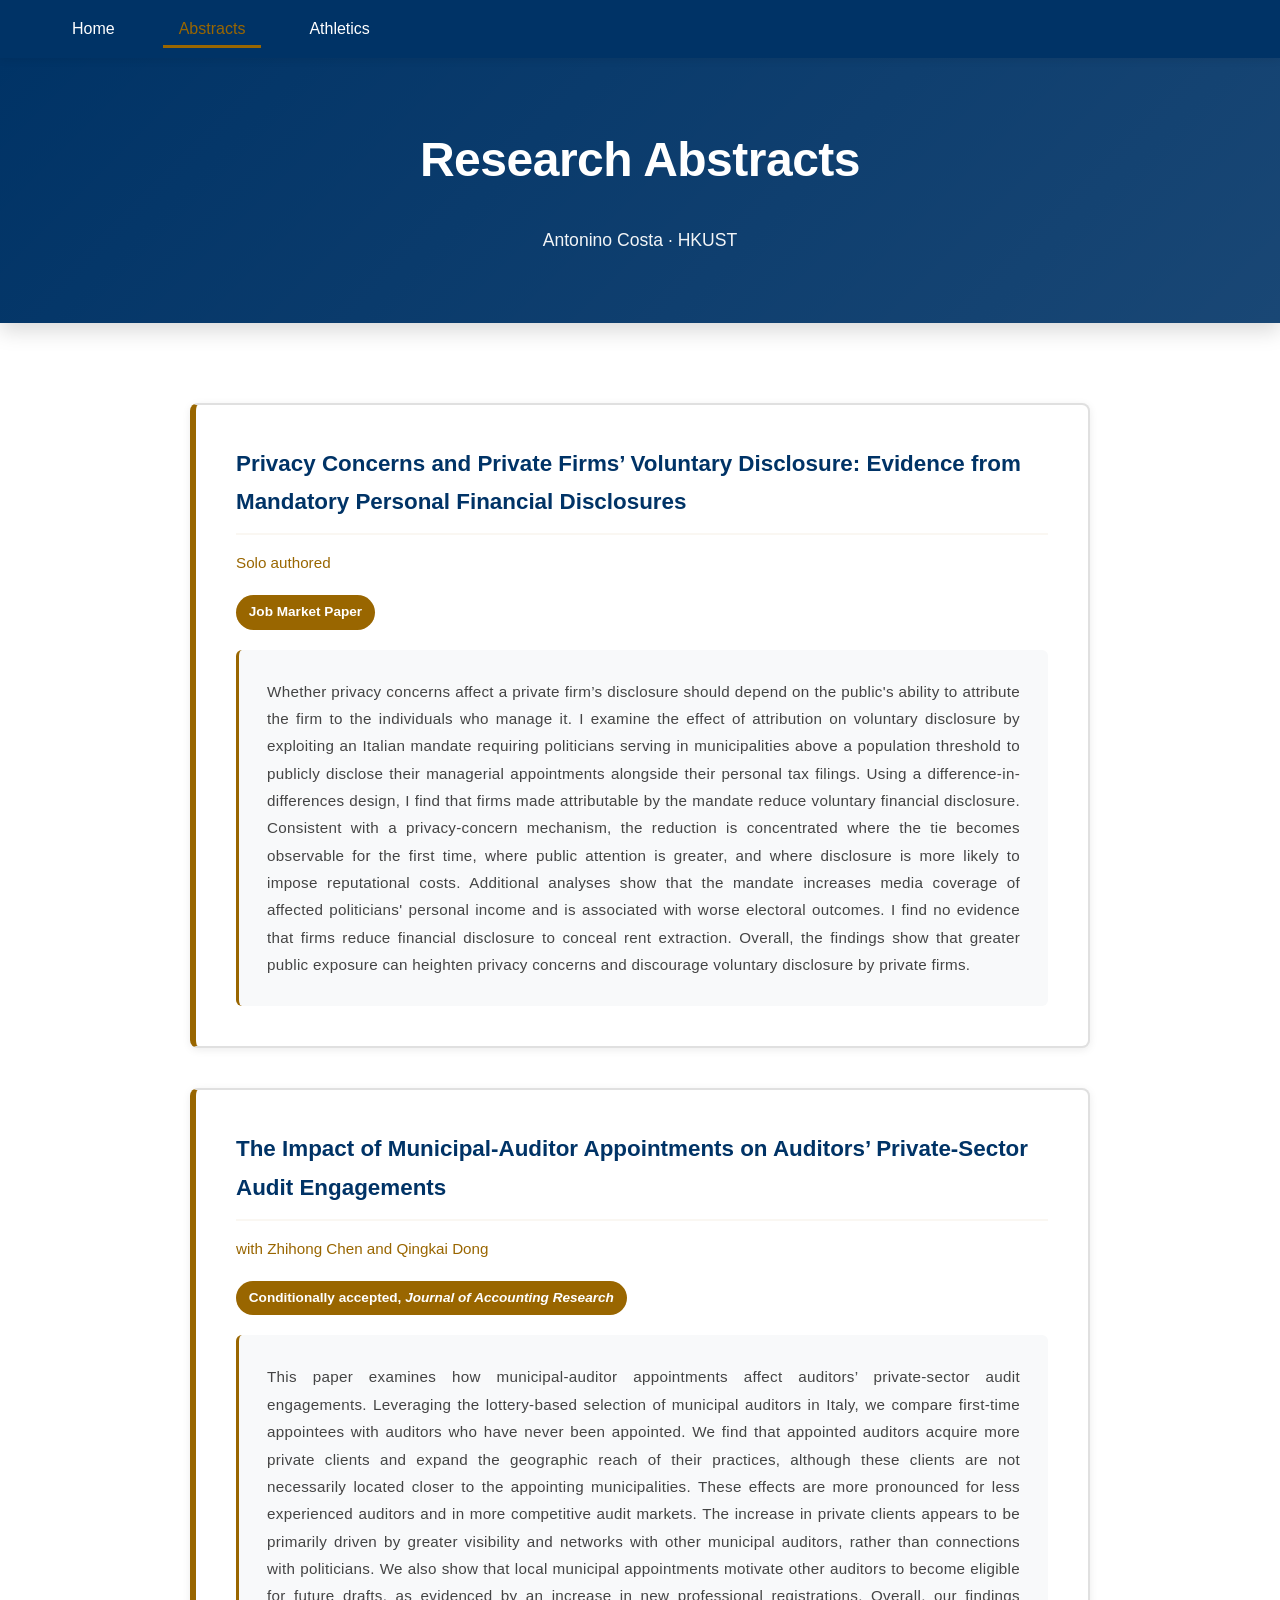
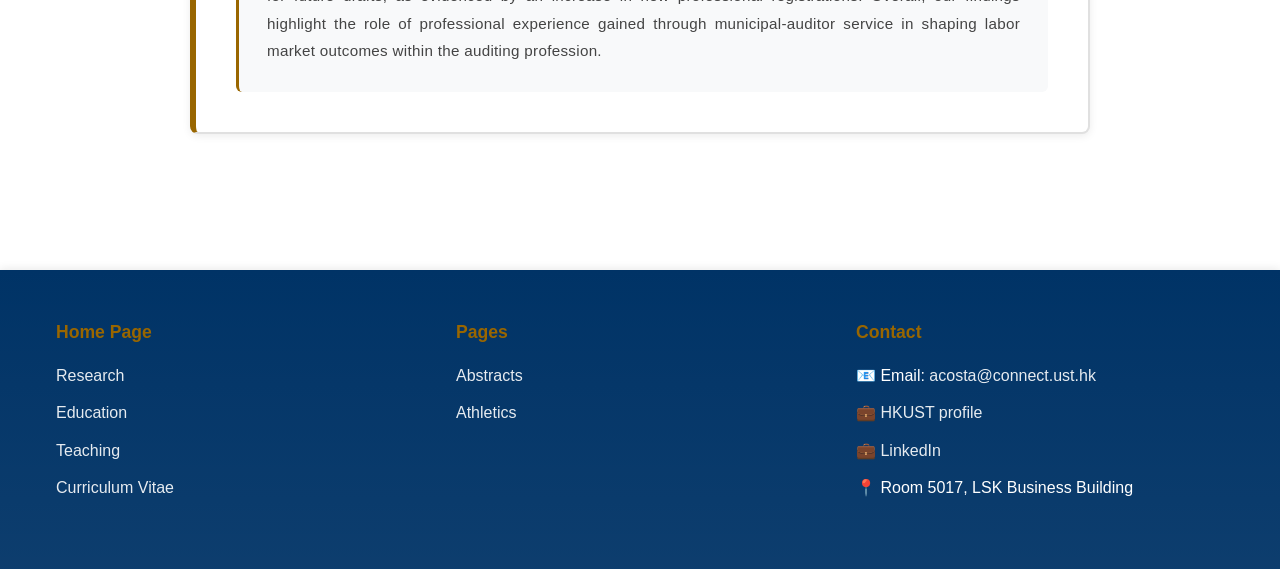
==== pages/abstracts.html @ b92da245 "change abstract" ====
<!DOCTYPE html>
<html lang="en" translate="no">
<head>
    <meta charset="UTF-8">
    <meta name="viewport" content="width=device-width, initial-scale=1.0">
    <meta name="description" content="Abstracts of Antonino Costa's research on politicians' personal financial disclosures, connected firms, and municipal auditors.">
    <meta name="keywords" content="Antonino Costa, Research Abstracts, Personal Financial Disclosure, Municipal Auditors, Accounting">
    <meta name="author" content="Antonino Costa">
    <meta http-equiv="X-UA-Compatible" content="IE=edge">
    <meta name="google" content="notranslate">
    <link rel="canonical" href="https://antoninocosta.github.io/pages/abstracts.html">

    <!-- Link previews -->
    <meta property="og:type" content="article">
    <meta property="og:title" content="Research Abstracts | Antonino Costa">
    <meta property="og:description" content="Abstracts of research on politicians' personal financial disclosures, connected firms, and municipal auditors.">
    <meta property="og:url" content="https://antoninocosta.github.io/pages/abstracts.html">

    <!-- Content Security Policy -->
    <meta http-equiv="Content-Security-Policy"
          content="default-src 'self'; style-src 'self'; img-src 'self' data:; font-src 'self'; script-src 'none'; frame-src 'none'; object-src 'none'; base-uri 'self'; form-action 'self'; frame-ancestors 'none';">

    <title>Research Abstracts | Antonino Costa</title>
    <link rel="stylesheet" href="../css/style.css">
    <link rel="icon" type="image/svg+xml"
          href="data:image/svg+xml,<svg xmlns='http://www.w3.org/2000/svg' viewBox='0 0 100 100'><text x='8' y='75' font-family='Georgia,serif' font-size='70'>AC</text></svg>">
</head>
<body>
<a href="#main-content" class="skip-link">Skip to main content</a>

<!-- Navigation -->
<nav class="navbar" role="navigation" aria-label="Main navigation">
    <div class="container">
        <ul class="nav-list">
            <li><a href="../index.html" class="nav-link">Home</a></li>
            <li><a href="abstracts.html" class="nav-link active" aria-current="page">Abstracts</a></li>
            <li><a href="running.html" class="nav-link">Athletics</a></li>
        </ul>
    </div>
</nav>

<!-- Header -->
<header class="header">
    <div class="container">
        <div class="header-content">
            <h1 class="site-title">Research Abstracts</h1>
            <p class="site-subtitle">Antonino Costa &middot; HKUST</p>
        </div>
    </div>
</header>

<!-- Main Content -->
<main id="main-content" class="main-content">
    <div class="container">

        <div class="abstract-item" id="pfd-disclosure">
            <h2 class="research-title">Privacy Concerns and Private Firms&rsquo; Voluntary Disclosure: Evidence from Mandatory Personal Financial Disclosures</h2>
            <p class="research-authors">Solo authored</p>
            <span class="research-status published jmp">Job Market Paper</span>
            <p class="abstract">Whether privacy concerns affect a private firm&rsquo;s disclosure should depend on the public's ability to attribute the firm to the individuals who manage it. I examine the effect of attribution on voluntary disclosure by exploiting an Italian mandate requiring politicians serving in municipalities above a population threshold to publicly disclose their managerial appointments alongside their personal tax filings. Using a difference-in-differences design, I find that firms made attributable by the mandate reduce voluntary financial disclosure. Consistent with a privacy-concern mechanism, the reduction is concentrated where the tie becomes observable for the first time, where public attention is greater, and where disclosure is more likely to impose reputational costs. Additional analyses show that the mandate increases media coverage of affected politicians' personal income and is associated with worse electoral outcomes. I find no evidence that firms reduce financial disclosure to conceal rent extraction. Overall, the findings show that greater public exposure can heighten privacy concerns and discourage voluntary disclosure by private firms.</p>
        </div>

        <div class="abstract-item" id="municipal-auditors">
            <h2 class="research-title">The Impact of Municipal-Auditor Appointments on Auditors&rsquo; Private-Sector Audit Engagements</h2>
            <p class="research-authors">with Zhihong Chen and Qingkai Dong</p>
            <span class="research-status published">Conditionally accepted, <em>Journal of Accounting Research</em></span>
            <p class="abstract">This paper examines how municipal-auditor appointments affect auditors&rsquo; private-sector audit engagements. Leveraging the lottery-based selection of municipal auditors in Italy, we compare first-time appointees with auditors who have never been appointed. We find that appointed auditors acquire more private clients and expand the geographic reach of their practices, although these clients are not necessarily located closer to the appointing municipalities. These effects are more pronounced for less experienced auditors and in more competitive audit markets. The increase in private clients appears to be primarily driven by greater visibility and networks with other municipal auditors, rather than connections with politicians. We also show that local municipal appointments motivate other auditors to become eligible for future drafts, as evidenced by an increase in new professional registrations. Overall, our findings highlight the role of professional experience gained through municipal-auditor service in shaping labor market outcomes within the auditing profession.</p>
        </div>

    </div>
</main>

<!-- Footer -->
<footer class="footer">
    <div class="container">
        <div class="footer-content">

            <div class="footer-section">
                <h3>Home Page</h3>
                <ul>
                    <li><a href="../index.html#research">Research</a></li>
                    <li><a href="../index.html#education">Education</a></li>
                    <li><a href="../index.html#teaching">Teaching</a></li>
                    <li><a href="../index.html#cv">Curriculum Vitae</a></li>
                </ul>
            </div>

            <div class="footer-section">
                <h3>Pages</h3>
                <ul>
                    <li><a href="abstracts.html">Abstracts</a></li>
                    <li><a href="running.html">Athletics</a></li>
                </ul>
            </div>

            <div class="footer-section">
                <h3>Contact</h3>
                <ul>
                    <li>&#128231; Email: <a href="mailto:acosta@connect.ust.hk">acosta@connect.ust.hk</a></li>
                    <li>&#128188; <a href="https://bmphd.hkust.edu.hk/programs/student-profiles/1700" target="_blank" rel="noopener">HKUST profile</a></li>
                    <li>&#128188; <a href="https://www.linkedin.com/in/antocosta/" target="_blank" rel="noopener">LinkedIn</a></li>
                    <li>&#128205; Room 5017, LSK Business Building</li>
                </ul>
            </div>

        </div>
    </div>
</footer>
</body>
</html>
---- css/style.css ----
/* ========================================
   ROOT VARIABLES & GLOBAL STYLES
   ======================================== */

:root {
    --color-brown: rgb(153, 102, 0);
    --color-dark-blue: rgb(0, 51, 102);
    --color-white: white;
    --color-light-gray: #f8f9fa;
    --color-border: #e0e0e0;
    --color-light-brown: rgba(153, 102, 0, 0.05);
    --color-dark-blue-light: rgba(0, 51, 102, 0.05);
    --spacing-unit: 1rem;
    --transition: all 0.3s ease;
    --box-shadow-subtle: 0 2px 8px rgba(0, 0, 0, 0.08);
    --box-shadow-medium: 0 4px 12px rgba(0, 0, 0, 0.12);
    --box-shadow-prominent: 0 8px 20px rgba(0, 0, 0, 0.15);
}

* {
    margin: 0;
    padding: 0;
    box-sizing: border-box;
}

html {
    scroll-behavior: smooth;
}

body {
    font-family: 'Segoe UI', Tahoma, Geneva, Verdana, sans-serif;
    line-height: 1.6;
    color: #333;
    background-color: var(--color-white);
}

/* ========================================
   ACCESSIBILITY & SKIP LINK
   ======================================== */

.skip-link {
    position: absolute;
    top: -40px;
    left: 0;
    background: var(--color-dark-blue);
    color: var(--color-white);
    padding: 8px;
    text-decoration: none;
    z-index: 100;
    font-weight: 600;
}

.skip-link:focus {
    top: 0;
}

/* ========================================
   CONTAINER & LAYOUT
   ======================================== */

.container {
    max-width: 1200px;
    margin: 0 auto;
    padding: 0 var(--spacing-unit);
}

.row {
    display: flex;
    flex-wrap: wrap;
    gap: 2rem;
    align-items: center;
}

.col {
    flex: 1;
    min-width: 280px;
}

.col-md-6 {
    flex-basis: calc(50% - 1rem);
}

@media (max-width: 768px) {
    .col-md-6 {
        flex-basis: 100%;
    }

    .row {
        gap: 1.5rem;
    }
}

/* ========================================
   NAVIGATION BAR
   ======================================== */

.navbar {
    background-color: var(--color-dark-blue);
    position: sticky;
    top: 0;
    z-index: 50;
    box-shadow: var(--box-shadow-subtle);
}

.nav-list {
    list-style: none;
    display: flex;
    gap: 2rem;
    padding: 1rem 0;
}

.nav-link {
    color: var(--color-white);
    text-decoration: none;
    font-weight: 500;
    padding: 0.5rem 1rem;
    border-bottom: 3px solid transparent;
    transition: var(--transition);
    position: relative;
}

.nav-link:hover,
.nav-link.active {
    color: var(--color-brown);
    border-bottom-color: var(--color-brown);
}

@media (max-width: 768px) {
    .nav-list {
        flex-direction: column;
        gap: 0.5rem;
        padding: 0.75rem 0;
    }

    .nav-link {
        padding: 0.5rem 0;
    }
}

/* ========================================
   HEADER
   ======================================== */

.header {
    background: linear-gradient(135deg, var(--color-dark-blue) 0%, rgba(0, 51, 102, 0.9) 100%);
    color: var(--color-white);
    padding: 4rem var(--spacing-unit);
    text-align: center;
    box-shadow: var(--box-shadow-prominent);
}

.header-content {
    display: flex;
    flex-direction: column;
    align-items: center;
    gap: 1rem;
}

.site-title {
    font-size: 3rem;
    font-weight: 700;
    margin-bottom: 0.5rem;
    letter-spacing: -0.5px;
}

.site-subtitle {
    font-size: 1.1rem;
    font-weight: 300;
    margin: 0.25rem 0;
    opacity: 0.95;
}

@media (max-width: 768px) {
    .site-title {
        font-size: 2rem;
    }

    .site-subtitle {
        font-size: 0.95rem;
    }

    .header {
        padding: 2rem var(--spacing-unit);
    }
}

/* ========================================
   MAIN CONTENT
   ======================================== */

.main-content {
    padding: 3rem 0;
    min-height: calc(100vh - 200px);
}

.content-section {
    padding: 3rem 0;
    border-bottom: 1px solid var(--color-border);
}

.content-section:last-child {
    border-bottom: none;
}

/* ========================================
   SECTION HEADERS
   ======================================== */

.page-header {
    margin-bottom: 2.5rem;
    padding-bottom: 1rem;
    border-bottom: 3px solid var(--color-brown);
}

.page-header h2 {
    font-size: 2rem;
    color: var(--color-dark-blue);
    font-weight: 700;
}

/* ========================================
   ABOUT SECTION
   ======================================== */

.about-text p {
    margin-bottom: 1rem;
    line-height: 1.8;
    color: #444;
}

/* Lead paragraph. Scoped to .about-text so it outranks `.about-text p` above --
   otherwise that rule wins on specificity and silently overrides colour,
   line-height and margin, leaving only a slight size bump. */
.about-text .lead {
    font-size: 1.3rem;
    font-weight: 400;
    line-height: 1.5;
    color: var(--color-dark-blue);
    margin-bottom: 1.75rem;
}

.about-text ul {
    list-style-position: inside;
    margin-left: 1rem;
}

.about-text li {
    margin-bottom: 0.5rem;
    color: #555;
}

.mt-4 {
    margin-top: 2rem;
}

.about-image-container {
    display: flex;
    flex-direction: column;
    align-items: center;
}

/* Desktop: narrow the image column and pull the photo flush left, so the
   remaining width goes to the text instead of to padding around the photo.
   Scoped to min-width 769px so the stacked mobile layout keeps 100% / centred. */
@media (min-width: 769px) {
    .about-section .about-image-container {
        flex: 0 0 320px;
        align-items: flex-start;
        align-self: flex-start;
        padding-left: 1.5rem;
    }

    /* basis 0, not auto: with `auto` the paragraphs' max-content width is used
       to decide wrapping, which pushes this column onto its own line. */
    .about-section .about-text {
        flex: 1 1 0;
        min-width: 0;
    }
}

.about-image {
    width: 100%;
    max-width: 350px;
    border-radius: 8px;
    box-shadow: var(--box-shadow-prominent);
    border: 4px solid var(--color-brown);
}

.image-caption {
    margin-top: 1rem;
    font-size: 0.9rem;
    color: #777;
    font-style: italic;
}

/* ========================================
   EDUCATION SECTION
   ======================================== */

.education-timeline {
    display: flex;
    flex-direction: column;
    gap: 2rem;
}

.education-item {
    display: flex;
    gap: 2rem;
    padding: 1.5rem;
    background-color: var(--color-light-gray);
    border-left: 4px solid var(--color-brown);
    border-radius: 4px;
    transition: var(--transition);
}

.education-item:hover {
    box-shadow: var(--box-shadow-medium);
    transform: translateX(4px);
}

/* Fixed basis so the right-hand column starts at the same x on every row --
   otherwise "Ph.D." and "Bachelor of Science" push it to different offsets. */
.education-degree {
    flex: 0 0 220px;
}

.education-degree h3 {
    font-size: 1.3rem;
    color: var(--color-dark-blue);
    margin-bottom: 0.5rem;
}

.education-period {
    color: var(--color-brown);
    font-weight: 600;
    font-size: 0.95rem;
}

/* Field of study -- deliberately matches .course-name in the Teaching section */
.education-major {
    font-size: 1.1rem;
    font-weight: 600;
    color: #333;
    margin-bottom: 0.5rem;
}

/* Institution -- deliberately matches .teaching-institution in the Teaching section */
.education-university {
    color: var(--color-dark-blue);
    font-size: 0.95rem;
    font-weight: 500;
}

@media (max-width: 768px) {
    .education-item {
        flex-direction: column;
        gap: 1rem;
    }

    /* stacked on mobile: the fixed basis would become a fixed height */
    .education-degree {
        flex-basis: auto;
    }
}

/* ========================================
   RESEARCH SECTION (INDEX)
   ======================================== */

.research-item {
    padding: 2rem;
    margin-bottom: 2rem;
    background-color: var(--color-light-gray);
    border-radius: 6px;
    border-left: 4px solid var(--color-dark-blue);
    transition: var(--transition);
}

.research-item:hover {
    box-shadow: var(--box-shadow-medium);
    transform: translateY(-2px);
}

.research-title {
    font-size: 1.2rem;
    color: var(--color-dark-blue);
    font-weight: 600;
    margin-bottom: 0.75rem;
    line-height: 1.6;
}

/* Paper titles link through to their abstract. Inherit the heading's colour so
   the title still reads as a heading; the underline appears on hover/focus. */
.research-title a {
    color: inherit;
    text-decoration: none;
    border-bottom: 1px solid transparent;
    transition: var(--transition);
}

.research-title a:hover {
    color: var(--color-brown);
    border-bottom-color: var(--color-brown);
}

.research-title a:focus-visible {
    outline: 2px solid var(--color-brown);
    outline-offset: 3px;
    border-radius: 2px;
}

.research-authors {
    color: #666;
    font-style: italic;
    margin-bottom: 1rem;
    font-size: 0.95rem;
}

.research-status {
    display: inline-block;
    padding: 0.4rem 0.8rem;
    border-radius: 20px;
    font-size: 0.85rem;
    font-weight: 600;
    margin-top: 0.5rem;
}

.research-status.published {
    background-color: var(--color-brown);
    color: var(--color-white);
}

.research-status.under-review {
    background-color: #ff9800;
    color: var(--color-white);
}

.research-status.in-progress {
    background-color: #2196F3;
    color: var(--color-white);
}

/* ========================================
   ABSTRACTS PAGE STYLING
   ======================================== */

.abstract-item {
    background: var(--color-white);
    border: 2px solid var(--color-border);
    border-left: 6px solid var(--color-brown);
    border-radius: 8px;
    padding: 2.5rem;
    margin: 0 auto 2.5rem auto;
    max-width: 900px;
    box-shadow: var(--box-shadow-subtle);
    transition: var(--transition);
}

.abstract-item:hover {
    box-shadow: var(--box-shadow-medium);
    border-left-color: var(--color-dark-blue);
    transform: translateY(-2px);
}

.abstract-item .research-title {
    color: var(--color-dark-blue);
    font-size: 1.4rem;
    margin-bottom: 1rem;
    line-height: 1.7;
    padding-bottom: 0.75rem;
    border-bottom: 2px solid var(--color-light-brown);
}

.abstract-item .research-authors {
    font-size: 0.95rem;
    color: var(--color-brown);
    margin-bottom: 1.25rem;
    font-style: normal;
    font-weight: 500;
}

/* Status pill: equal 1.25rem gap above and below. `vertical-align: top` stops
   baseline alignment from pushing the pill's padding below the baseline, which
   is what made the gap underneath look larger than the one above. */
.abstract-item .research-status {
    vertical-align: top;
    margin-top: 0;
    margin-bottom: 1.25rem;
}

/* Optional: give the job market paper its own colour.
.research-status.jmp {
    background-color: var(--color-dark-blue);
}
*/

/* Abstract Text Styling */
.abstract {
    display: block;
    font-size: 0.95rem;
    line-height: 1.8;
    color: #444;
    text-align: justify;
    background-color: var(--color-light-gray);
    padding: 1.75rem;
    border-radius: 6px;
    border-left: 3px solid var(--color-brown);
    font-weight: 400;
    letter-spacing: 0.3px;
}

.abstract-item:first-of-type {
    margin-top: 2rem;
}

@media (max-width: 768px) {
    .abstract-item {
        padding: 1.5rem;
        max-width: 100%;
    }

    .abstract-item .research-title {
        font-size: 1.15rem;
    }

    .abstract {
        padding: 1.25rem;
        font-size: 0.9rem;
        text-align: left;
    }
}

/* ========================================
   TEACHING SECTION
   ======================================== */

.course-item {
    padding: 1.5rem;
    background-color: var(--color-light-gray);
    border-radius: 6px;
    border-left: 4px solid var(--color-brown);
    margin-bottom: 1.5rem;
    transition: var(--transition);
}

.course-item:hover {
    box-shadow: var(--box-shadow-subtle);
    transform: translateX(4px);
}

.teaching-institution {
    color: var(--color-dark-blue);
    font-size: 0.95rem;
    margin-bottom: 0.5rem;
    font-weight: 500;
}

.course-name {
    font-size: 1.1rem;
    font-weight: 600;
    color: #333;
    margin-bottom: 0.5rem;
}

.course-evaluation {
    color: var(--color-brown);
    font-weight: 600;
    display: flex;
    align-items: center;
    gap: 0.5rem;
}

/* ========================================
   RUNNING PAGE STYLING
   ======================================== */

.running-introduction {
    max-width: 900px;
    margin: 3rem auto 2.5rem auto;
    padding: 2rem;
    background: linear-gradient(135deg, var(--color-light-brown) 0%, var(--color-dark-blue-light) 100%);
    border-radius: 8px;
    border-left: 5px solid var(--color-brown);
    box-shadow: var(--box-shadow-subtle);
}

.running-introduction p {
    font-size: 1.05rem;
    line-height: 1.8;
    color: var(--color-dark-blue);
    margin-bottom: 1rem;
    font-weight: 500;
}

.running-introduction p:last-child {
    margin-bottom: 0;
}

/* Running Pictures Gallery */
.running.picture {
    max-width: 600px;
    margin: 0 auto 2.5rem auto;
    padding: 0;
    border-radius: 8px;
    overflow: hidden;
    box-shadow: var(--box-shadow-medium);
    transition: var(--transition);
    background-color: var(--color-white);
}

.running.picture:hover {
    box-shadow: var(--box-shadow-prominent);
    transform: translateY(-4px);
}

.running.picture img {
    width: 100%;
    height: auto;
    display: block;
    object-fit: cover;
    max-height: 900px;
    transition: var(--transition);
}

.running.picture:hover img {
    transform: scale(1.02);
}

.running.picture .image-caption {
    margin: 0;
    padding: 1.25rem;
    background-color: var(--color-light-gray);
    color: var(--color-dark-blue);
    font-style: normal;
    font-weight: 600;
    text-align: center;
    font-size: 1rem;
    border-top: 3px solid var(--color-brown);
}

@media (max-width: 668px) {
    .running.picture {
        margin: 0 calc(var(--spacing-unit) * -1) 2rem calc(var(--spacing-unit) * -1);
        border-radius: 0;
    }

    .running.picture img {
        max-height: 900px;
    }

    .running-introduction {
        margin: 2rem var(--spacing-unit);
        padding: 1.5rem;
    }
}

/* Personal Bests Section */
.personal-bests {
    max-width: 900px;
    margin: 3rem auto 3rem auto;
    padding: 0;
}

.personal-bests-header {
    text-align: center;
    margin-bottom: 2rem;
    padding-bottom: 1rem;
    border-bottom: 3px solid var(--color-brown);
}

.personal-bests-header h2 {
    font-size: 2rem;
    color: var(--color-dark-blue);
    font-weight: 700;
}

.personal-best-item {
    display: flex;
    flex-direction: column;
    align-items: center;
    justify-content: center;
    padding: 2rem;
    margin-bottom: 1.5rem;
    background: linear-gradient(135deg, var(--color-dark-blue) 0%, rgba(0, 51, 102, 0.85) 100%);
    border-radius: 8px;
    color: var(--color-white);
    box-shadow: var(--box-shadow-medium);
    transition: var(--transition);
    border: 2px solid var(--color-brown);
    position: relative;
    overflow: hidden;
}

.personal-best-item::before {
    content: '';
    position: absolute;
    top: -50%;
    right: -50%;
    width: 200%;
    height: 200%;
    background: radial-gradient(circle, rgba(255, 255, 255, 0.1) 0%, transparent 70%);
    transition: var(--transition);
    pointer-events: none;
}

.personal-best-item:hover {
    transform: translateY(-6px) scale(1.02);
    box-shadow: var(--box-shadow-prominent);
    border-color: var(--color-white);
}

.personal-best-item:hover::before {
    top: -25%;
    right: -25%;
}

.distance {
    font-size: 1.2rem;
    font-weight: 600;
    margin-bottom: 0.75rem;
    letter-spacing: 0.5px;
    position: relative;
    z-index: 1;
}

.pb-time {
    font-size: 2.5rem;
    font-weight: 700;
    color: var(--color-brown);
    text-shadow: 0 2px 4px rgba(0, 0, 0, 0.3);
    position: relative;
    z-index: 1;
    letter-spacing: -1px;
}

/* Running Page Grid Layout (Alternative Desktop Layout) */
@media (min-width: 1024px) {
    .personal-bests {
        display: grid;
        grid-template-columns: repeat(3, 1fr);
        gap: 2rem;
    }

    .personal-best-item {
        margin-bottom: 0;
    }
}

@media (max-width: 768px) {
    .personal-best-item {
        padding: 1.5rem;
    }

    .pb-time {
        font-size: 2rem;
    }

    .distance {
        font-size: 1rem;
    }

    .personal-bests {
        padding: 0 var(--spacing-unit);
    }
}

/* ========================================
   CV & CONTACT SECTION
   ======================================== */

.cv-download {
    background: linear-gradient(135deg, var(--color-light-brown) 0%, var(--color-dark-blue-light) 100%);
    padding: 2rem;
    border-radius: 8px;
    margin-bottom: 2rem;
    border: 2px solid var(--color-brown);
    box-shadow: var(--box-shadow-subtle);
}

.cv-download p {
    margin-bottom: 1.5rem;
    color: var(--color-dark-blue);
    font-weight: 500;
    font-size: 1.05rem;
}

.btn {
    display: inline-block;
    padding: 0.85rem 1.75rem;
    border-radius: 6px;
    text-decoration: none;
    font-weight: 600;
    transition: var(--transition);
    cursor: pointer;
    border: none;
    font-size: 0.95rem;
    text-align: center;
}

.btn-primary {
    background-color: var(--color-brown);
    color: var(--color-white);
    box-shadow: var(--box-shadow-subtle);
}

.btn-primary:hover {
    background-color: rgb(122, 81, 0);
    box-shadow: var(--box-shadow-medium);
    transform: translateY(-3px);
}

.btn-primary:active {
    transform: translateY(-1px);
}

.contact-content {
    background: linear-gradient(135deg, var(--color-light-gray) 0%, #ffffff 100%);
    padding: 2rem;
    border-radius: 8px;
    border: 1px solid var(--color-border);
    box-shadow: var(--box-shadow-subtle);
}

.contact-content p {
    font-weight: 600;
    color: var(--color-dark-blue);
    margin-bottom: 1rem;
    font-size: 1.05rem;
}

.contact-content ul {
    list-style: none;
}

.contact-content li {
    padding: 0.75rem 0;
    color: #555;
    display: flex;
    align-items: center;
    gap: 0.75rem;
}

.contact-content li::before {
    content: "→";
    color: var(--color-brown);
    font-weight: bold;
}

.contact-content a {
    color: var(--color-brown);
    text-decoration: none;
    font-weight: 500;
    transition: var(--transition);
}

.contact-content a:hover {
    color: var(--color-dark-blue);
    text-decoration: underline;
}

/* ========================================
   FOOTER
   ======================================== */

.footer {
    background: linear-gradient(180deg, var(--color-dark-blue) 0%, rgba(0, 51, 102, 0.95) 100%);
    color: var(--color-white);
    padding: 3rem 0 1.5rem 0;
    margin-top: 3rem;
    box-shadow: 0 -2px 8px rgba(0, 0, 0, 0.08);
}

.footer-content {
    display: grid;
    grid-template-columns: repeat(auto-fit, minmax(200px, 1fr));
    gap: 2rem;
    margin-bottom: 2rem;
}

.footer-section h3 {
    color: var(--color-brown);
    margin-bottom: 1rem;
    font-size: 1.1rem;
    font-weight: 600;
}

.footer-section ul {
    list-style: none;
}

.footer-section li {
    margin-bottom: 0.75rem;
}

.footer-section a {
    color: var(--color-white);
    text-decoration: none;
    transition: var(--transition);
    opacity: 0.9;
    display: inline-flex;
    align-items: center;
    gap: 0.5rem;
}

.footer-section a:hover {
    color: var(--color-brown);
    opacity: 1;
    transform: translateX(3px);
}

.footer-bottom {
    border-top: 1px solid rgba(255, 255, 255, 0.1);
    padding-top: 1.5rem;
    text-align: center;
    color: rgba(255, 255, 255, 0.8);
    font-size: 0.85rem;
}

@media (max-width: 768px) {
    .footer-content {
        grid-template-columns: 1fr;
        gap: 1.5rem;
    }

    .footer {
        padding: 2rem 0 1rem 0;
    }
}

/* ========================================
   UTILITY CLASSES
   ======================================== */

.text-center {
    text-align: center;
}

.text-muted {
    color: #666;
    font-size: 0.9rem;
}

.text-highlight {
    color: var(--color-brown);
    font-weight: 600;
}

.mb-1 {
    margin-bottom: 0.5rem;
}

.mb-2 {
    margin-bottom: 1rem;
}

.mb-3 {
    margin-bottom: 1.5rem;
}

.mb-4 {
    margin-bottom: 2rem;
}

.mt-1 {
    margin-top: 0.5rem;
}

.mt-2 {
    margin-top: 1rem;
}

.mt-4 {
    margin-top: 2rem;
}

.p-2 {
    padding: 1rem;
}

.p-3 {
    padding: 1.5rem;
}

/* ========================================
   RESPONSIVE DESIGN
   ======================================== */

@media (max-width: 480px) {
    .site-title {
        font-size: 1.75rem;
    }

    .page-header h2 {
        font-size: 1.3rem;
    }

    .research-title {
        font-size: 1rem;
    }

    .container {
        padding: 0 0.75rem;
    }

    .nav-list {
        gap: 0.75rem;
        padding: 0.5rem 0;
    }

    .btn {
        padding: 0.75rem 1.25rem;
        font-size: 0.9rem;
    }

    .footer-section h3 {
        font-size: 1rem;
    }

    .running-introduction {
        margin: 1.5rem var(--spacing-unit);
        padding: 1.25rem;
    }

    .running-introduction p {
        font-size: 0.95rem;
    }
}

/* ========================================
   PRINT STYLES
   ======================================== */

@media print {
    .navbar,
    .footer,
    .skip-link {
        display: none;
    }

    .abstract-item {
        page-break-inside: avoid;
        box-shadow: none;
        border: 1px solid #ccc;
    }

    .running.picture {
        page-break-inside: avoid;
        box-shadow: none;
    }

    .personal-best-item {
        page-break-inside: avoid;
        box-shadow: none;
        border: 1px solid #333;
        background: white;
        color: #333;
    }

    .pb-time {
        color: var(--color-dark-blue);
    }

    body {
        font-size: 12pt;
        line-height: 1.5;
    }

    .abstract {
        background-color: transparent;
        border: none;
        padding: 0;
    }
}
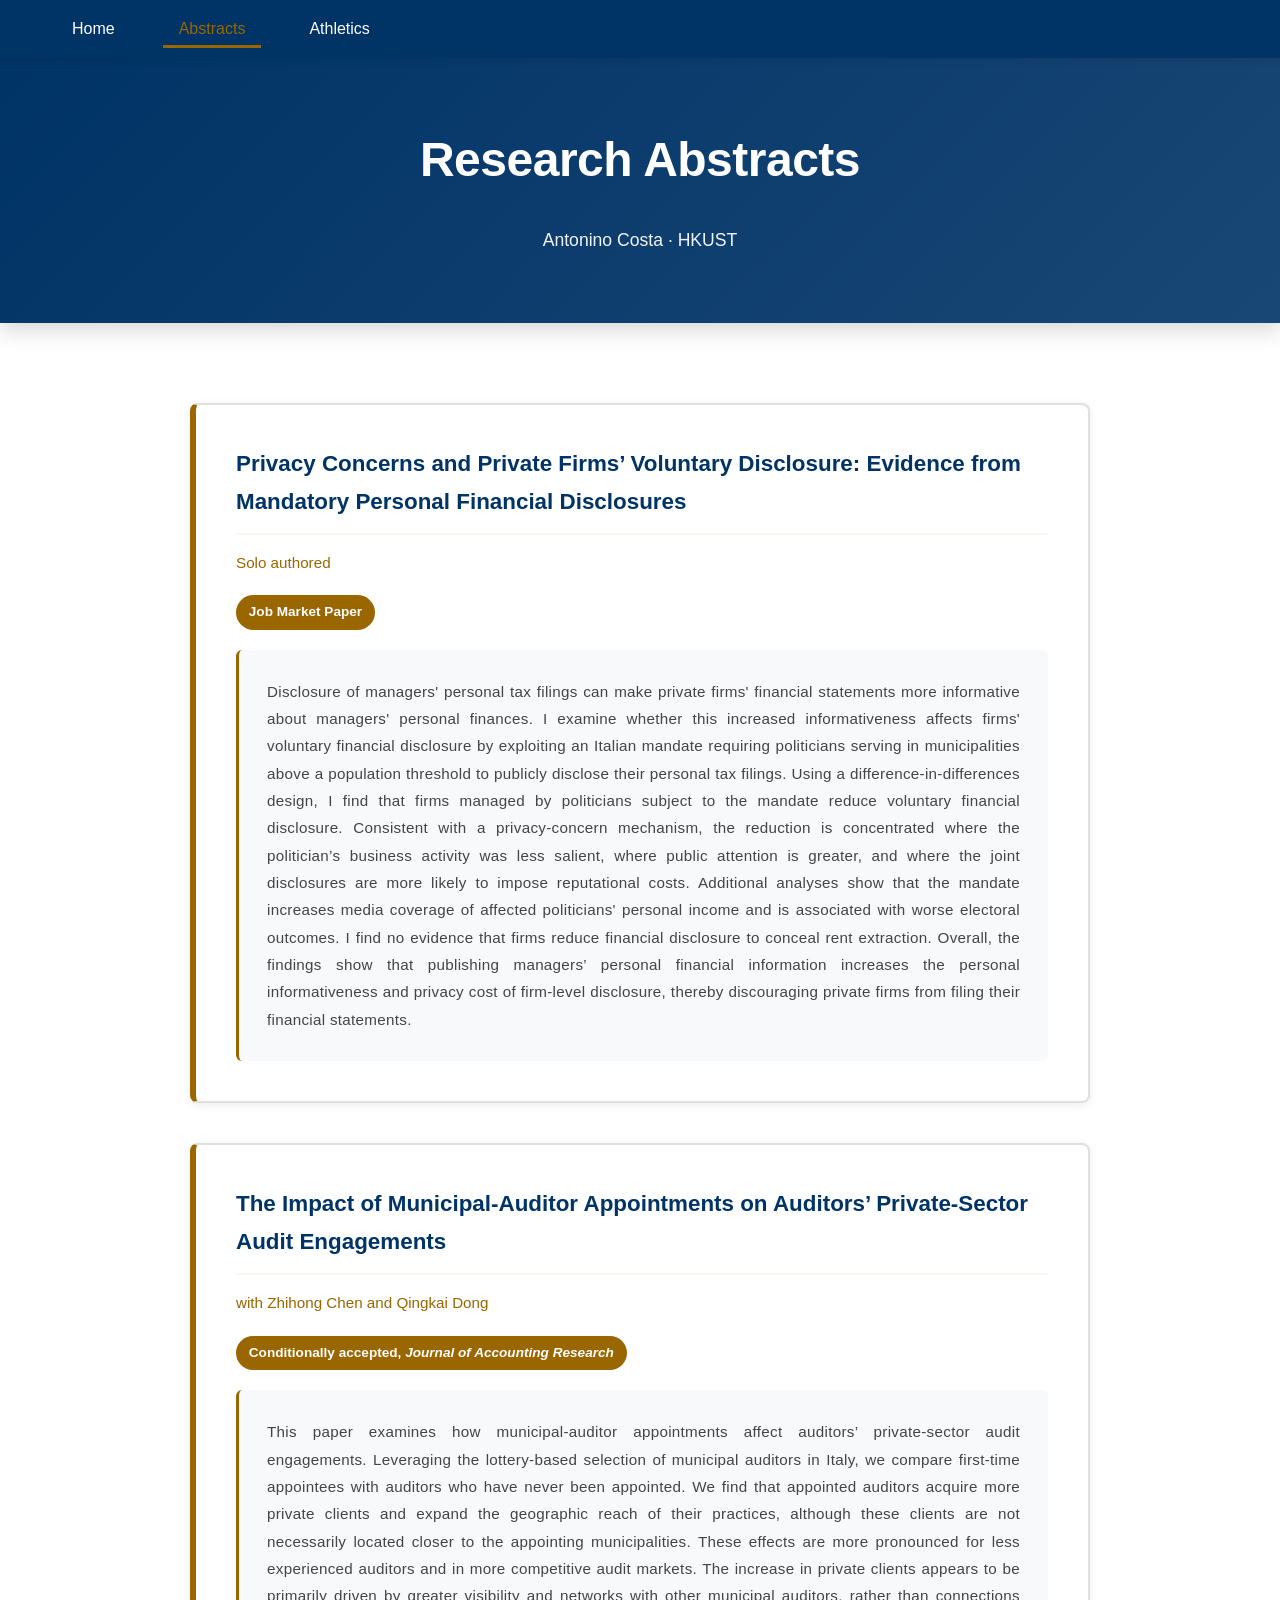
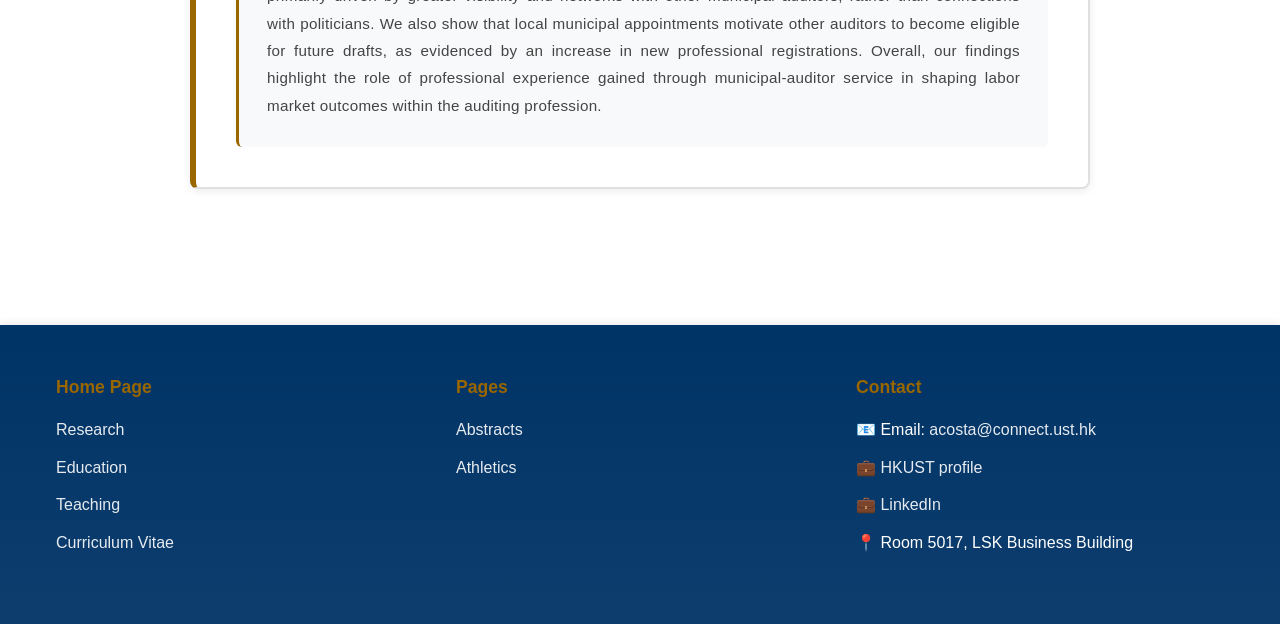
==== commit c55faaf9: "change abstract informativeness" ====
--- a/pages/abstracts.html
+++ b/pages/abstracts.html
@@ -57,7 +57,7 @@
             <h2 class="research-title">Privacy Concerns and Private Firms&rsquo; Voluntary Disclosure: Evidence from Mandatory Personal Financial Disclosures</h2>
             <p class="research-authors">Solo authored</p>
             <span class="research-status published jmp">Job Market Paper</span>
-            <p class="abstract">Whether privacy concerns affect a private firm&rsquo;s disclosure should depend on the public's ability to attribute the firm to the individuals who manage it. I examine the effect of attribution on voluntary disclosure by exploiting an Italian mandate requiring politicians serving in municipalities above a population threshold to publicly disclose their managerial appointments alongside their personal tax filings. Using a difference-in-differences design, I find that firms made attributable by the mandate reduce voluntary financial disclosure. Consistent with a privacy-concern mechanism, the reduction is concentrated where the tie becomes observable for the first time, where public attention is greater, and where disclosure is more likely to impose reputational costs. Additional analyses show that the mandate increases media coverage of affected politicians' personal income and is associated with worse electoral outcomes. I find no evidence that firms reduce financial disclosure to conceal rent extraction. Overall, the findings show that greater public exposure can heighten privacy concerns and discourage voluntary disclosure by private firms.</p>
+            <p class="abstract">Disclosure of managers' personal tax filings can make private firms' financial statements more informative about managers' personal finances. I examine whether this increased informativeness affects firms' voluntary financial disclosure by exploiting an Italian mandate requiring politicians serving in municipalities above a population threshold to publicly disclose their personal tax filings. Using a difference-in-differences design, I find that firms managed by politicians subject to the mandate reduce voluntary financial disclosure. Consistent with a privacy-concern mechanism, the reduction is concentrated where the politician’s business activity was less salient, where public attention is greater, and where the joint disclosures are more likely to impose reputational costs. Additional analyses show that the mandate increases media coverage of affected politicians' personal income and is associated with worse electoral outcomes. I find no evidence that firms reduce financial disclosure to conceal rent extraction. Overall, the findings show that publishing managers’ personal financial information increases the personal informativeness and privacy cost of firm-level disclosure, thereby discouraging private firms from filing their financial statements.</p>
         </div>
 
         <div class="abstract-item" id="municipal-auditors">
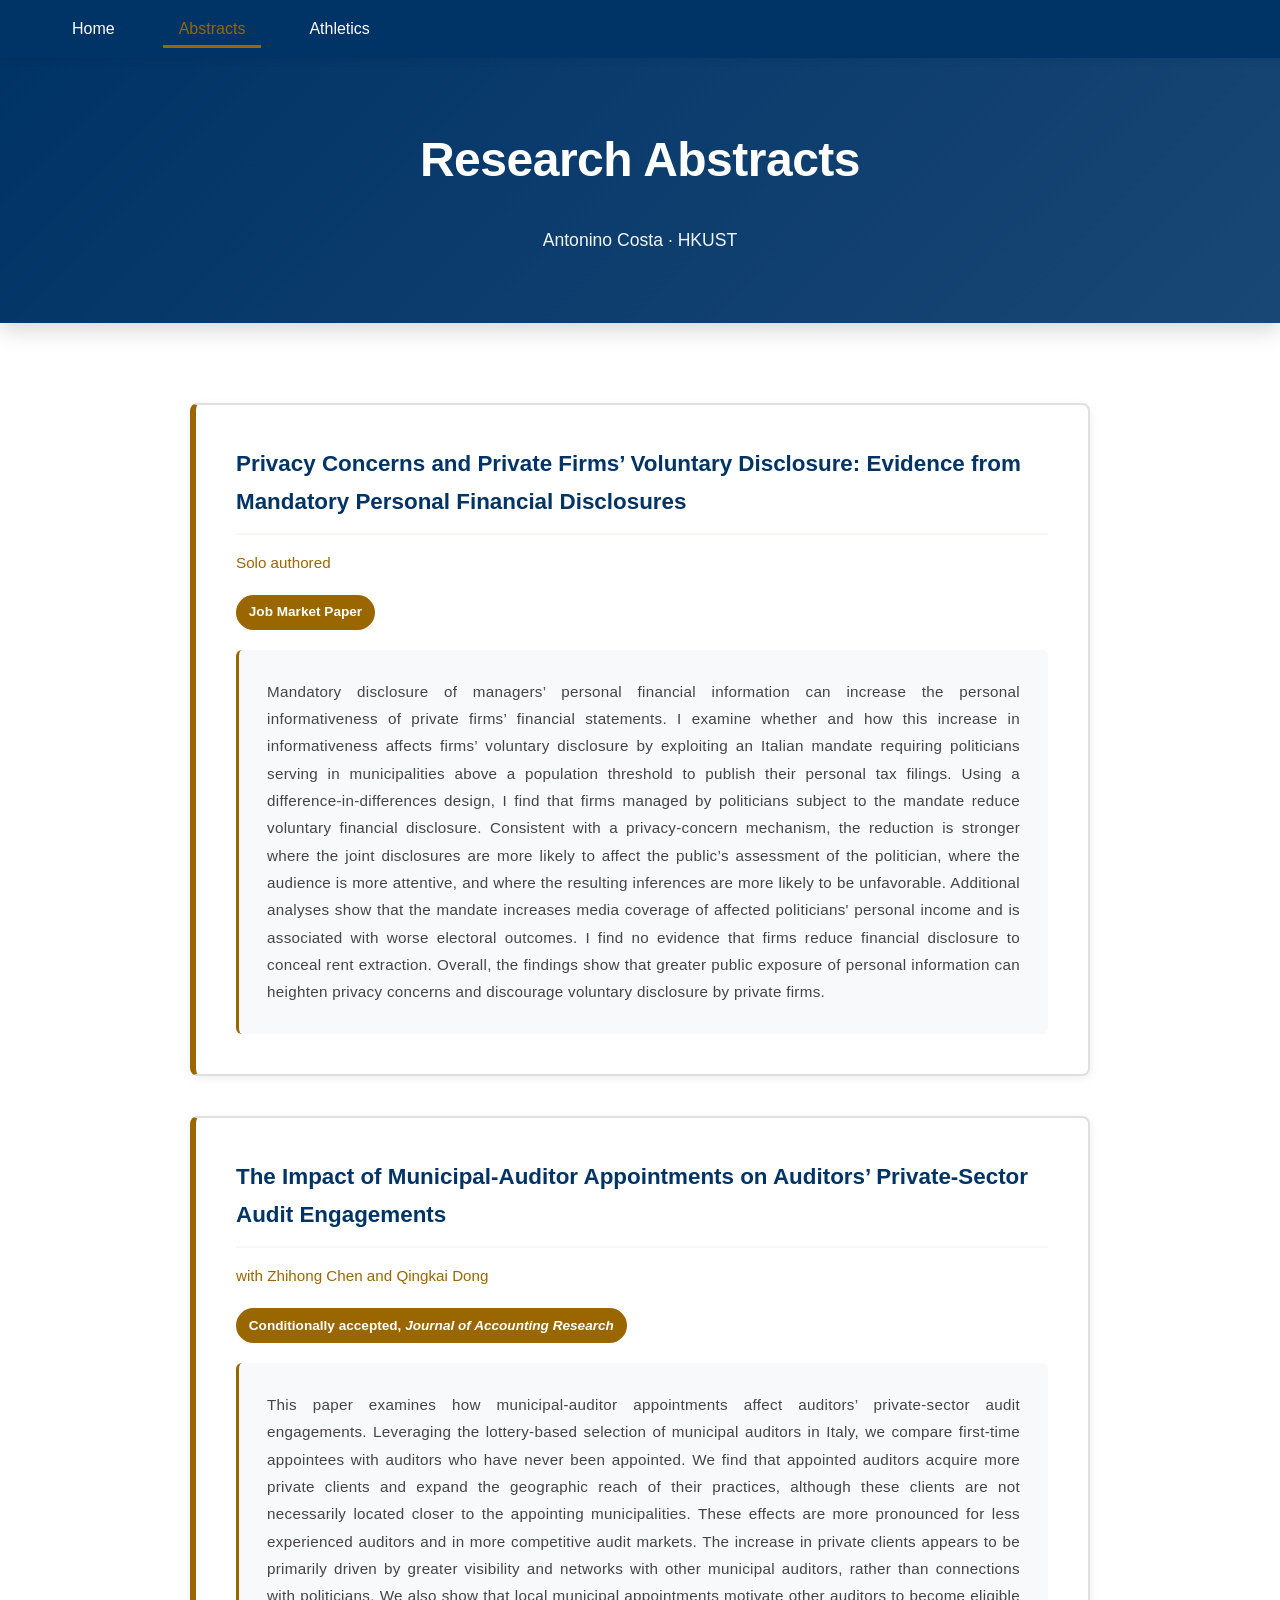
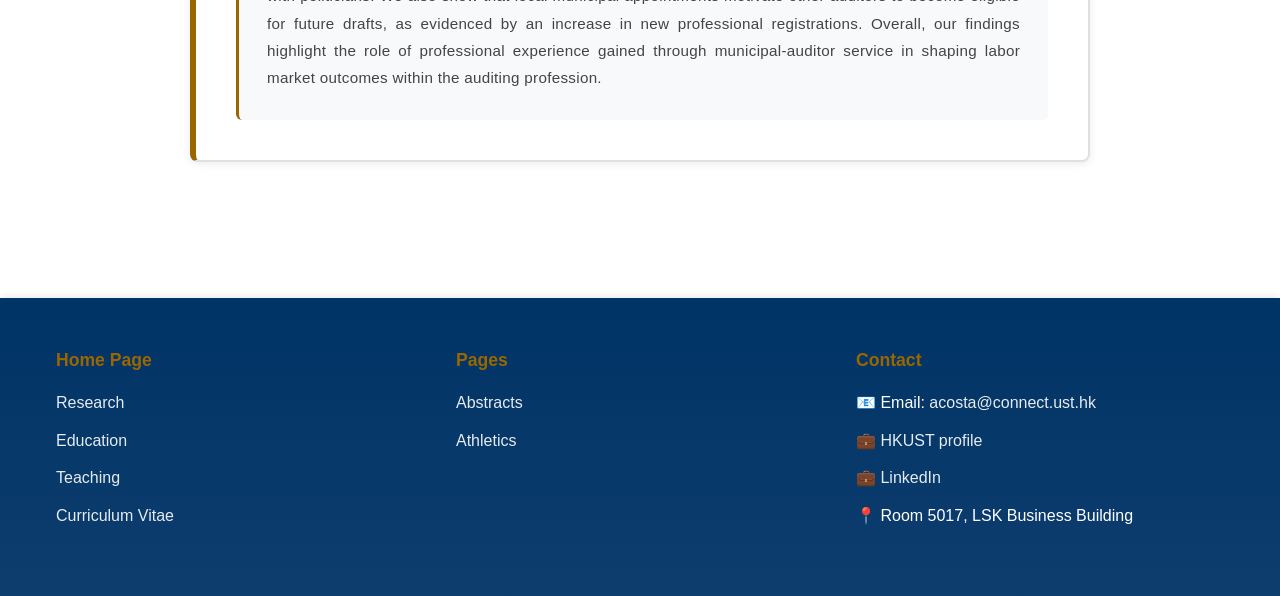
==== commit 56636ffd: "change abstract informativeness" ====
--- a/pages/abstracts.html
+++ b/pages/abstracts.html
@@ -57,7 +57,7 @@
             <h2 class="research-title">Privacy Concerns and Private Firms&rsquo; Voluntary Disclosure: Evidence from Mandatory Personal Financial Disclosures</h2>
             <p class="research-authors">Solo authored</p>
             <span class="research-status published jmp">Job Market Paper</span>
-            <p class="abstract">Disclosure of managers' personal tax filings can make private firms' financial statements more informative about managers' personal finances. I examine whether this increased informativeness affects firms' voluntary financial disclosure by exploiting an Italian mandate requiring politicians serving in municipalities above a population threshold to publicly disclose their personal tax filings. Using a difference-in-differences design, I find that firms managed by politicians subject to the mandate reduce voluntary financial disclosure. Consistent with a privacy-concern mechanism, the reduction is concentrated where the politician’s business activity was less salient, where public attention is greater, and where the joint disclosures are more likely to impose reputational costs. Additional analyses show that the mandate increases media coverage of affected politicians' personal income and is associated with worse electoral outcomes. I find no evidence that firms reduce financial disclosure to conceal rent extraction. Overall, the findings show that publishing managers’ personal financial information increases the personal informativeness and privacy cost of firm-level disclosure, thereby discouraging private firms from filing their financial statements.</p>
+            <p class="abstract">Mandatory disclosure of managers’ personal financial information can increase the personal informativeness of private firms’ financial statements. I examine whether and how this increase in informativeness affects firms’ voluntary disclosure by exploiting an Italian mandate requiring politicians serving in municipalities above a population threshold to publish their personal tax filings. Using a difference-in-differences design, I find that firms managed by politicians subject to the mandate reduce voluntary financial disclosure. Consistent with a privacy-concern mechanism, the reduction is stronger where the joint disclosures are more likely to affect the public’s assessment of the politician, where the audience is more attentive, and where the resulting inferences are more likely to be unfavorable. Additional analyses show that the mandate increases media coverage of affected politicians' personal income and is associated with worse electoral outcomes. I find no evidence that firms reduce financial disclosure to conceal rent extraction. Overall, the findings show that greater public exposure of personal information can heighten privacy concerns and discourage voluntary disclosure by private firms.</p>
         </div>
 
         <div class="abstract-item" id="municipal-auditors">
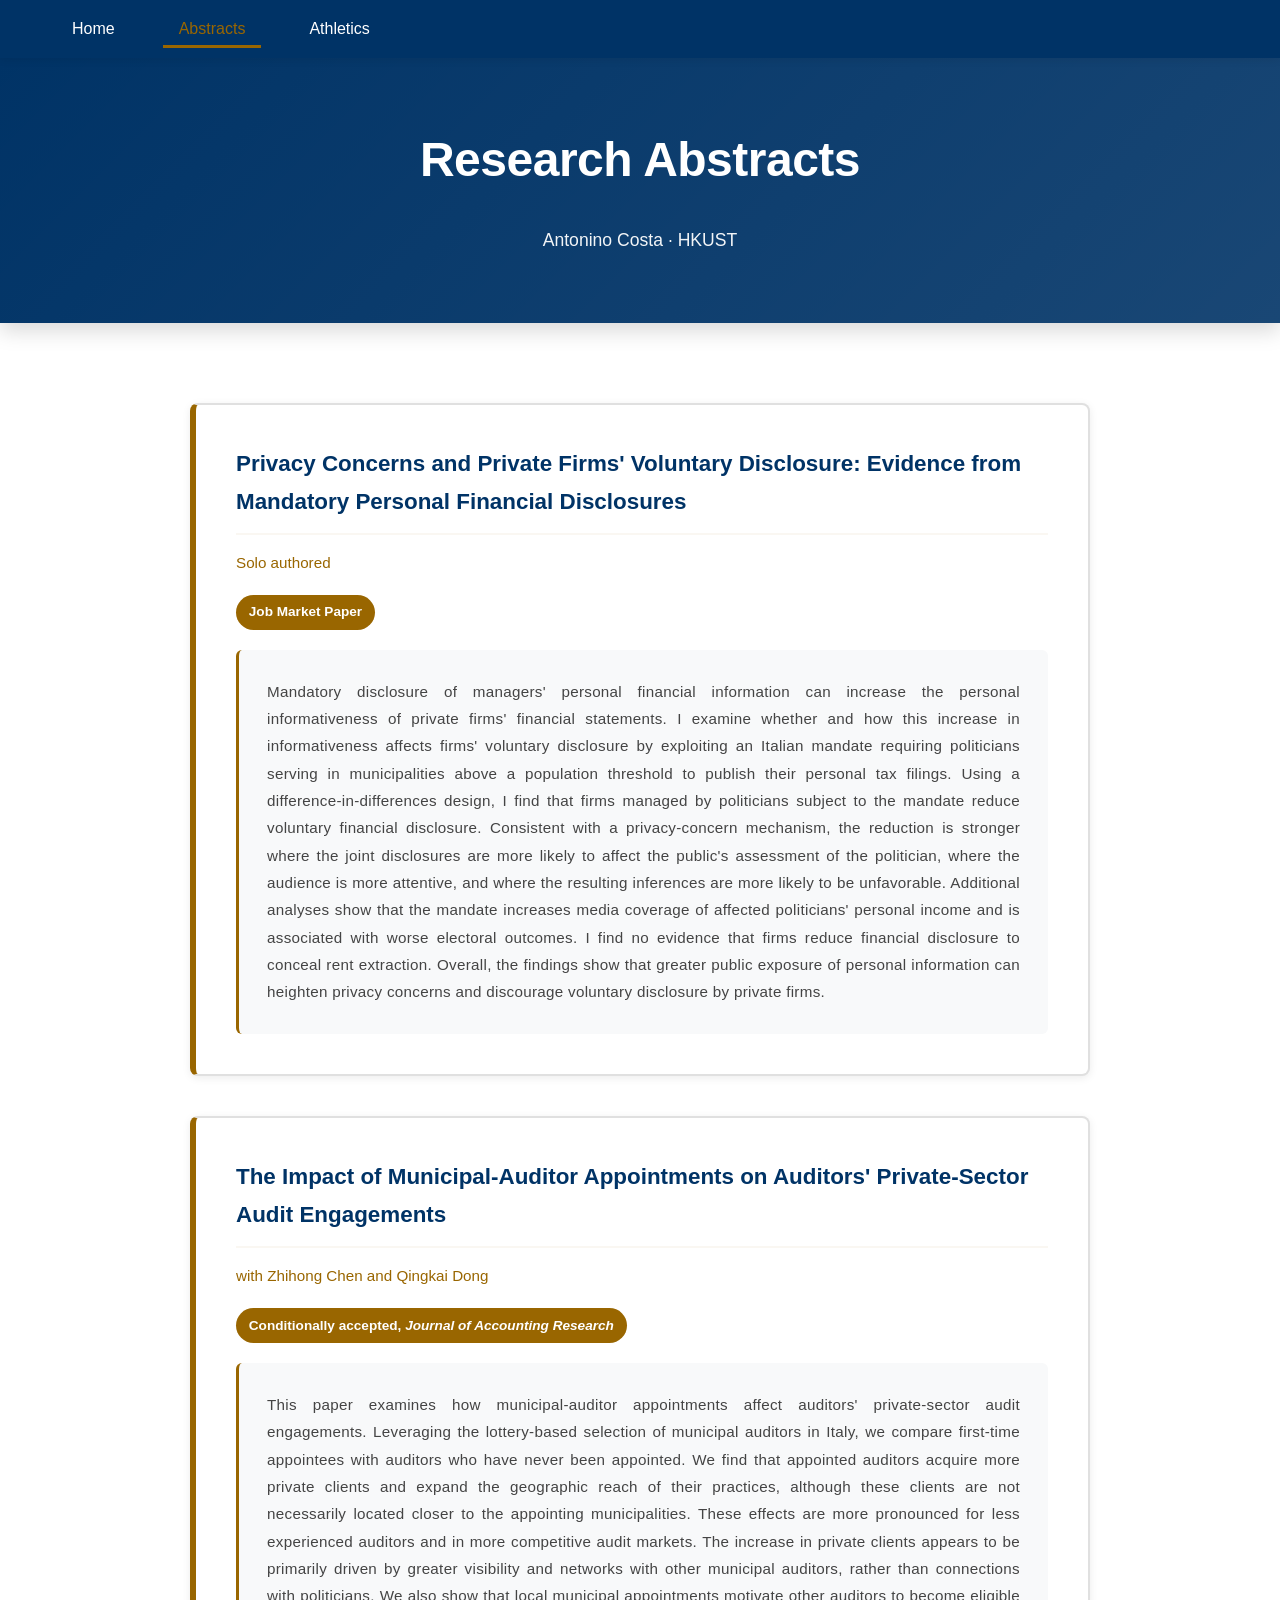
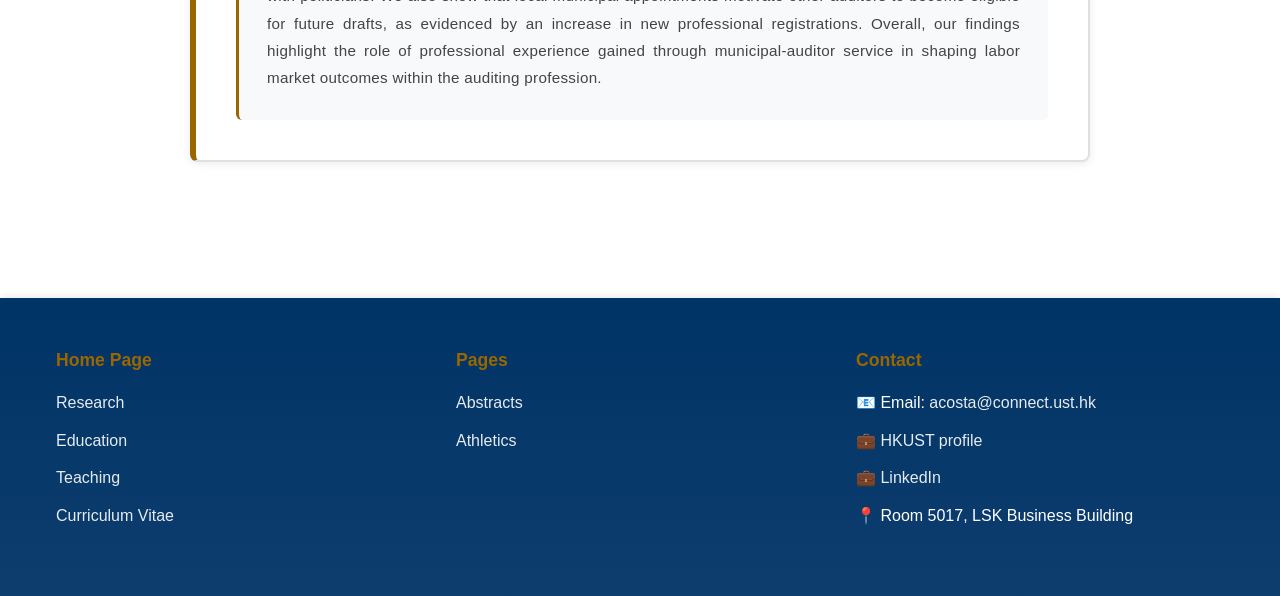
==== commit 6ea50d32: "change apostrophe" ====
--- a/pages/abstracts.html
+++ b/pages/abstracts.html
@@ -54,17 +54,17 @@
     <div class="container">
 
         <div class="abstract-item" id="pfd-disclosure">
-            <h2 class="research-title">Privacy Concerns and Private Firms&rsquo; Voluntary Disclosure: Evidence from Mandatory Personal Financial Disclosures</h2>
+            <h2 class="research-title">Privacy Concerns and Private Firms' Voluntary Disclosure: Evidence from Mandatory Personal Financial Disclosures</h2>
             <p class="research-authors">Solo authored</p>
             <span class="research-status published jmp">Job Market Paper</span>
-            <p class="abstract">Mandatory disclosure of managers’ personal financial information can increase the personal informativeness of private firms’ financial statements. I examine whether and how this increase in informativeness affects firms’ voluntary disclosure by exploiting an Italian mandate requiring politicians serving in municipalities above a population threshold to publish their personal tax filings. Using a difference-in-differences design, I find that firms managed by politicians subject to the mandate reduce voluntary financial disclosure. Consistent with a privacy-concern mechanism, the reduction is stronger where the joint disclosures are more likely to affect the public’s assessment of the politician, where the audience is more attentive, and where the resulting inferences are more likely to be unfavorable. Additional analyses show that the mandate increases media coverage of affected politicians' personal income and is associated with worse electoral outcomes. I find no evidence that firms reduce financial disclosure to conceal rent extraction. Overall, the findings show that greater public exposure of personal information can heighten privacy concerns and discourage voluntary disclosure by private firms.</p>
+            <p class="abstract">Mandatory disclosure of managers' personal financial information can increase the personal informativeness of private firms' financial statements. I examine whether and how this increase in informativeness affects firms' voluntary disclosure by exploiting an Italian mandate requiring politicians serving in municipalities above a population threshold to publish their personal tax filings. Using a difference-in-differences design, I find that firms managed by politicians subject to the mandate reduce voluntary financial disclosure. Consistent with a privacy-concern mechanism, the reduction is stronger where the joint disclosures are more likely to affect the public's assessment of the politician, where the audience is more attentive, and where the resulting inferences are more likely to be unfavorable. Additional analyses show that the mandate increases media coverage of affected politicians' personal income and is associated with worse electoral outcomes. I find no evidence that firms reduce financial disclosure to conceal rent extraction. Overall, the findings show that greater public exposure of personal information can heighten privacy concerns and discourage voluntary disclosure by private firms.</p>
         </div>
 
         <div class="abstract-item" id="municipal-auditors">
-            <h2 class="research-title">The Impact of Municipal-Auditor Appointments on Auditors&rsquo; Private-Sector Audit Engagements</h2>
+            <h2 class="research-title">The Impact of Municipal-Auditor Appointments on Auditors' Private-Sector Audit Engagements</h2>
             <p class="research-authors">with Zhihong Chen and Qingkai Dong</p>
             <span class="research-status published">Conditionally accepted, <em>Journal of Accounting Research</em></span>
-            <p class="abstract">This paper examines how municipal-auditor appointments affect auditors&rsquo; private-sector audit engagements. Leveraging the lottery-based selection of municipal auditors in Italy, we compare first-time appointees with auditors who have never been appointed. We find that appointed auditors acquire more private clients and expand the geographic reach of their practices, although these clients are not necessarily located closer to the appointing municipalities. These effects are more pronounced for less experienced auditors and in more competitive audit markets. The increase in private clients appears to be primarily driven by greater visibility and networks with other municipal auditors, rather than connections with politicians. We also show that local municipal appointments motivate other auditors to become eligible for future drafts, as evidenced by an increase in new professional registrations. Overall, our findings highlight the role of professional experience gained through municipal-auditor service in shaping labor market outcomes within the auditing profession.</p>
+            <p class="abstract">This paper examines how municipal-auditor appointments affect auditors' private-sector audit engagements. Leveraging the lottery-based selection of municipal auditors in Italy, we compare first-time appointees with auditors who have never been appointed. We find that appointed auditors acquire more private clients and expand the geographic reach of their practices, although these clients are not necessarily located closer to the appointing municipalities. These effects are more pronounced for less experienced auditors and in more competitive audit markets. The increase in private clients appears to be primarily driven by greater visibility and networks with other municipal auditors, rather than connections with politicians. We also show that local municipal appointments motivate other auditors to become eligible for future drafts, as evidenced by an increase in new professional registrations. Overall, our findings highlight the role of professional experience gained through municipal-auditor service in shaping labor market outcomes within the auditing profession.</p>
         </div>
 
     </div>
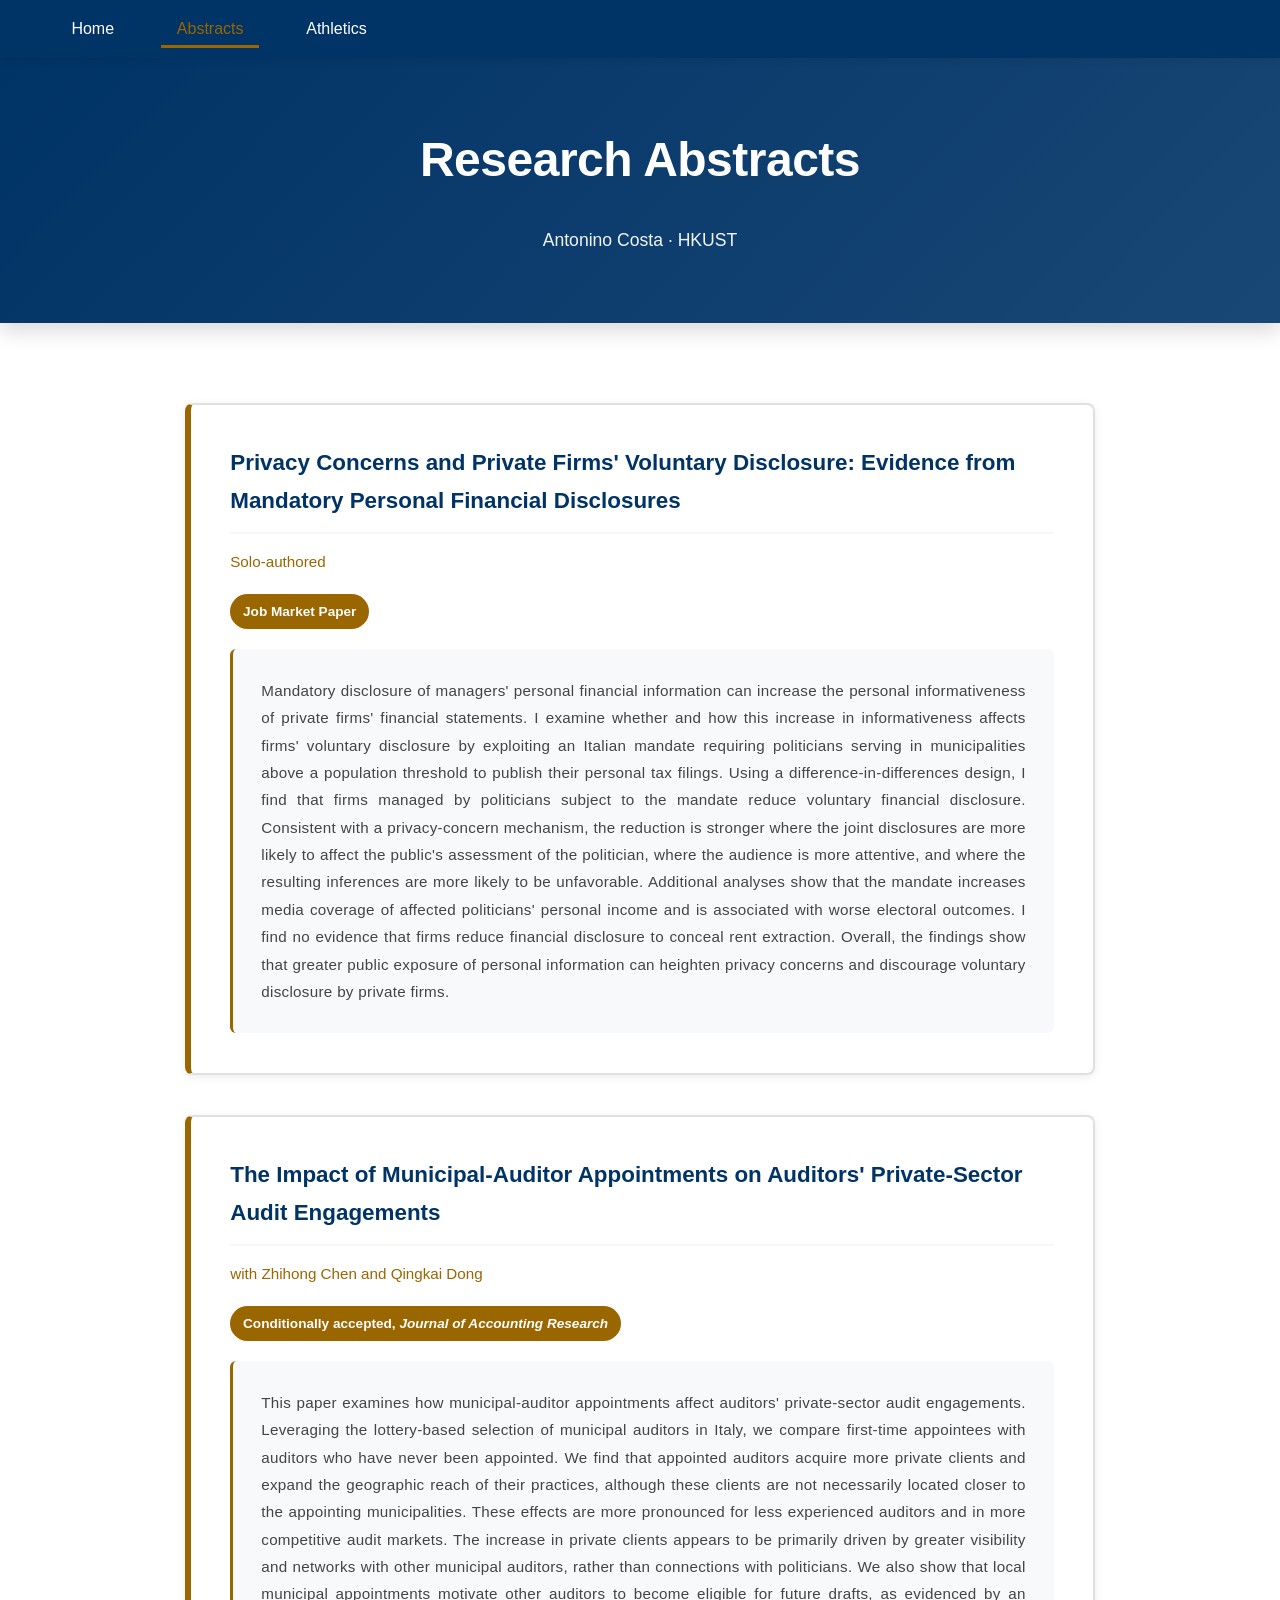
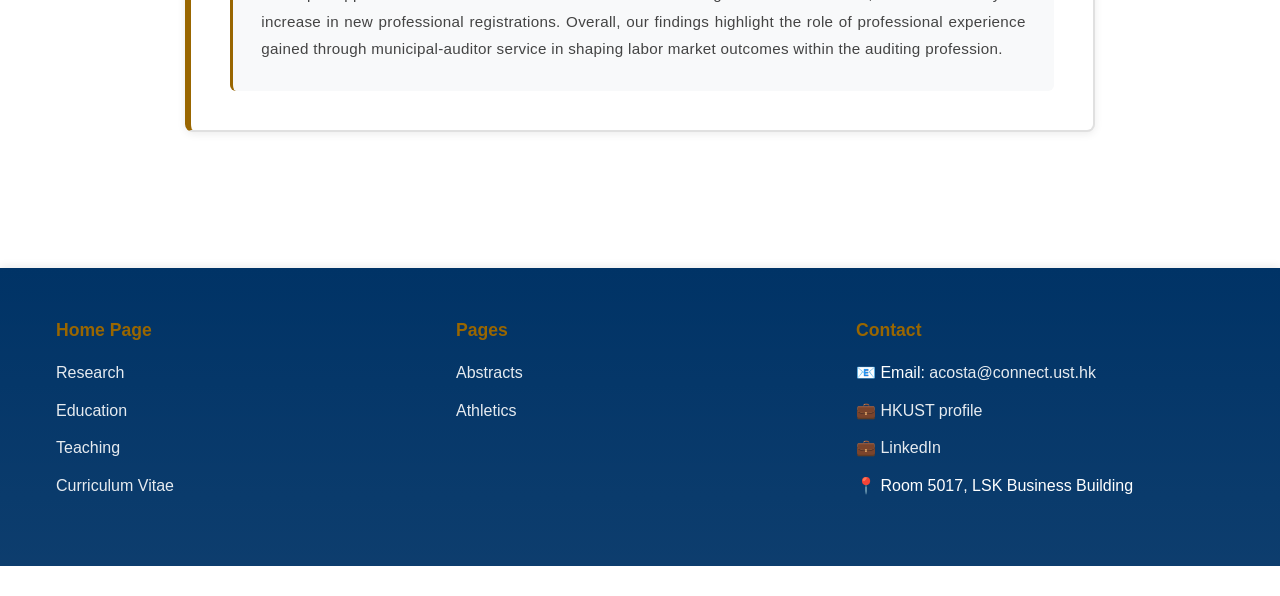
==== commit f224b57d: "solo-authored" ====
--- a/pages/abstracts.html
+++ b/pages/abstracts.html
@@ -55,7 +55,7 @@
 
         <div class="abstract-item" id="pfd-disclosure">
             <h2 class="research-title">Privacy Concerns and Private Firms' Voluntary Disclosure: Evidence from Mandatory Personal Financial Disclosures</h2>
-            <p class="research-authors">Solo authored</p>
+            <p class="research-authors">Solo-authored</p>
             <span class="research-status published jmp">Job Market Paper</span>
             <p class="abstract">Mandatory disclosure of managers' personal financial information can increase the personal informativeness of private firms' financial statements. I examine whether and how this increase in informativeness affects firms' voluntary disclosure by exploiting an Italian mandate requiring politicians serving in municipalities above a population threshold to publish their personal tax filings. Using a difference-in-differences design, I find that firms managed by politicians subject to the mandate reduce voluntary financial disclosure. Consistent with a privacy-concern mechanism, the reduction is stronger where the joint disclosures are more likely to affect the public's assessment of the politician, where the audience is more attentive, and where the resulting inferences are more likely to be unfavorable. Additional analyses show that the mandate increases media coverage of affected politicians' personal income and is associated with worse electoral outcomes. I find no evidence that firms reduce financial disclosure to conceal rent extraction. Overall, the findings show that greater public exposure of personal information can heighten privacy concerns and discourage voluntary disclosure by private firms.</p>
         </div>
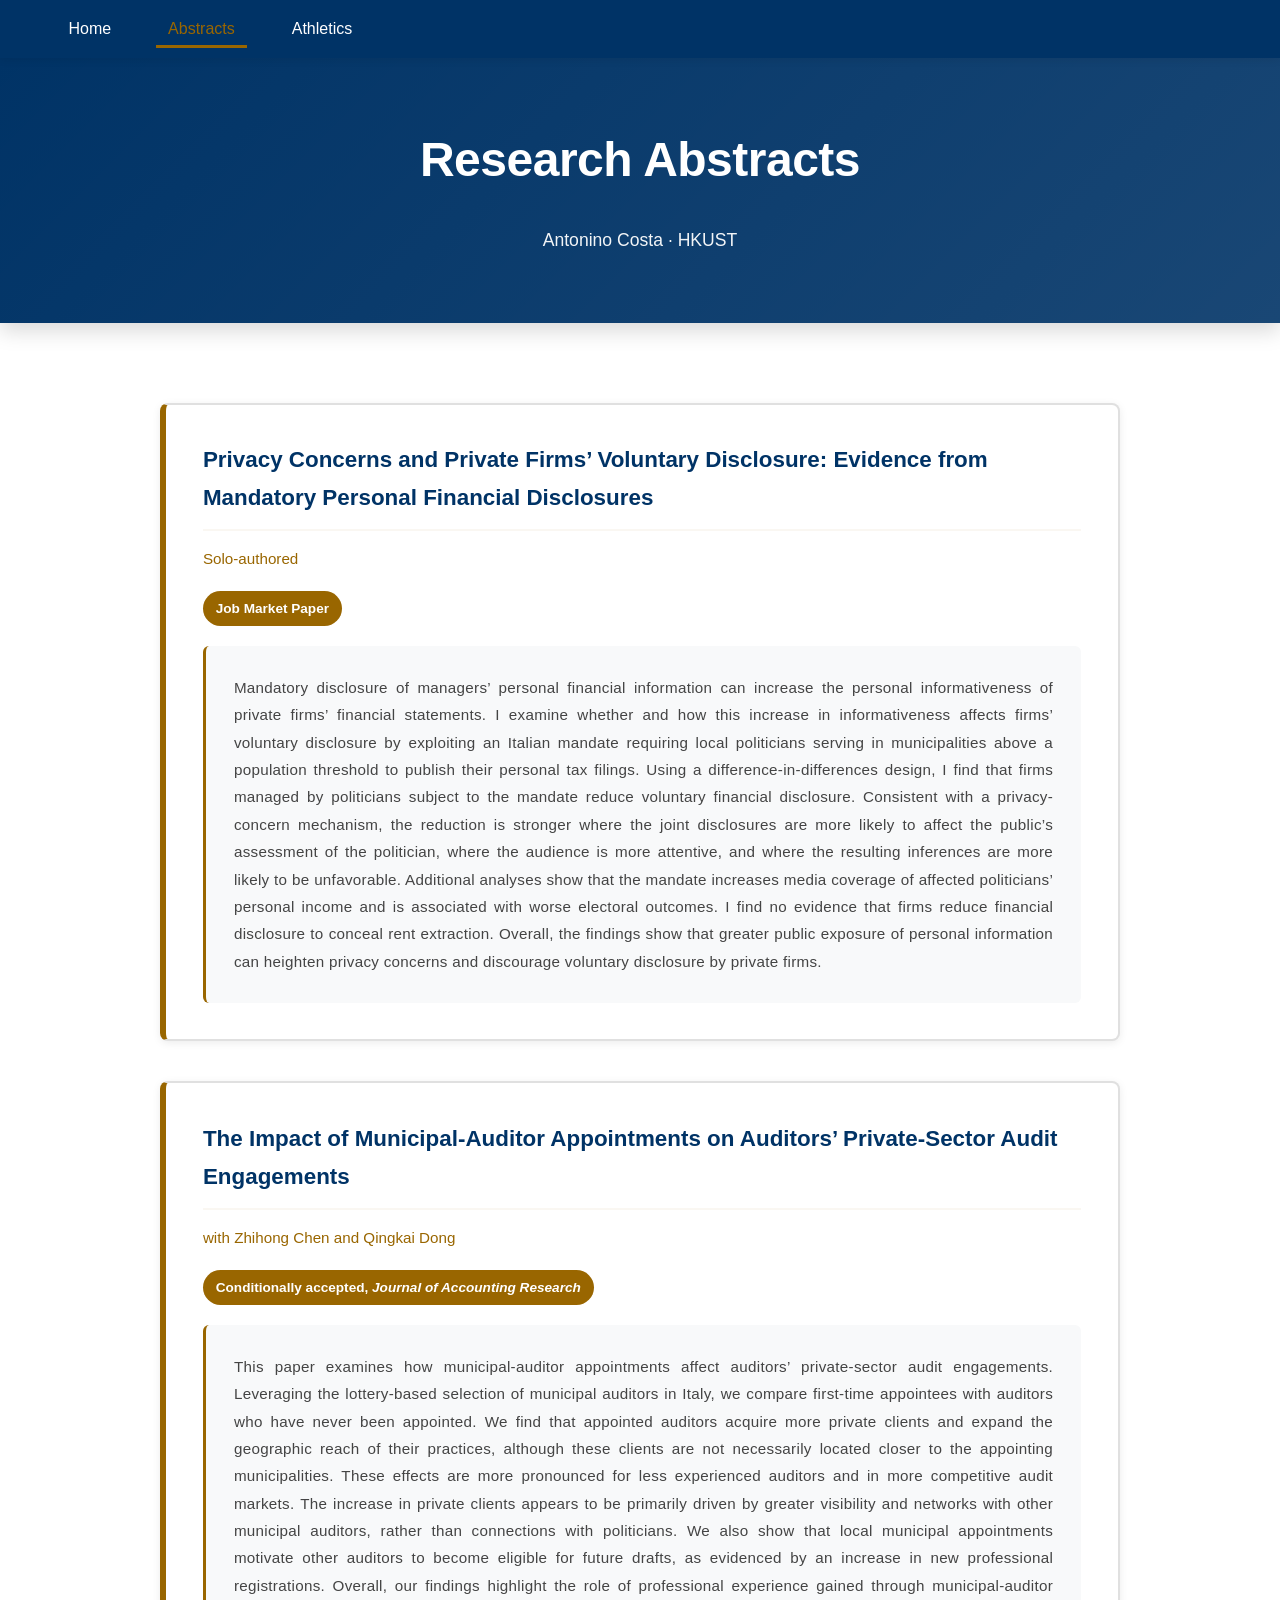
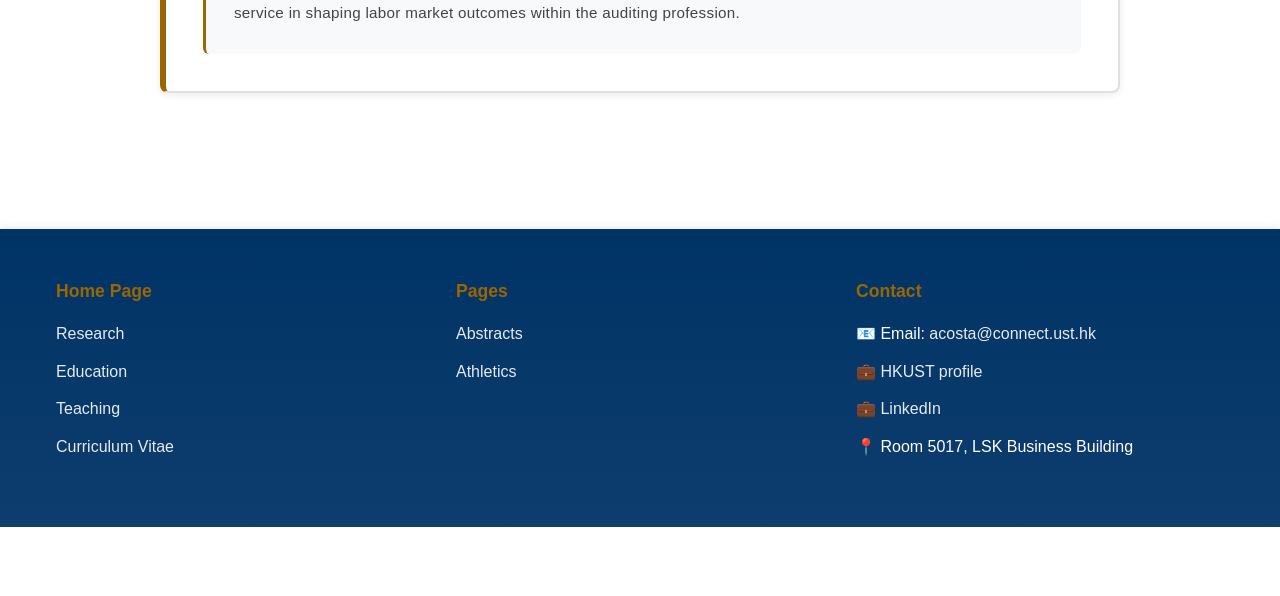
==== commit 91b45152: "update cv" ====
--- a/pages/abstracts.html
+++ b/pages/abstracts.html
@@ -3,7 +3,7 @@
 <head>
     <meta charset="UTF-8">
     <meta name="viewport" content="width=device-width, initial-scale=1.0">
-    <meta name="description" content="Abstracts of Antonino Costa's research on politicians' personal financial disclosures, connected firms, and municipal auditors.">
+    <meta name="description" content="Abstracts of Antonino Costa&rsquo;s research on politicians&rsquo; personal financial disclosures, connected firms, and municipal auditors.">
     <meta name="keywords" content="Antonino Costa, Research Abstracts, Personal Financial Disclosure, Municipal Auditors, Accounting">
     <meta name="author" content="Antonino Costa">
     <meta http-equiv="X-UA-Compatible" content="IE=edge">
@@ -13,7 +13,7 @@
     <!-- Link previews -->
     <meta property="og:type" content="article">
     <meta property="og:title" content="Research Abstracts | Antonino Costa">
-    <meta property="og:description" content="Abstracts of research on politicians' personal financial disclosures, connected firms, and municipal auditors.">
+    <meta property="og:description" content="Abstracts of research on politicians&rsquo; personal financial disclosures, connected firms, and municipal auditors.">
     <meta property="og:url" content="https://antoninocosta.github.io/pages/abstracts.html">
 
     <!-- Content Security Policy -->
@@ -54,17 +54,17 @@
     <div class="container">
 
         <div class="abstract-item" id="pfd-disclosure">
-            <h2 class="research-title">Privacy Concerns and Private Firms' Voluntary Disclosure: Evidence from Mandatory Personal Financial Disclosures</h2>
+            <h2 class="research-title">Privacy Concerns and Private Firms&rsquo; Voluntary Disclosure: Evidence from Mandatory Personal Financial Disclosures</h2>
             <p class="research-authors">Solo-authored</p>
             <span class="research-status published jmp">Job Market Paper</span>
-            <p class="abstract">Mandatory disclosure of managers' personal financial information can increase the personal informativeness of private firms' financial statements. I examine whether and how this increase in informativeness affects firms' voluntary disclosure by exploiting an Italian mandate requiring politicians serving in municipalities above a population threshold to publish their personal tax filings. Using a difference-in-differences design, I find that firms managed by politicians subject to the mandate reduce voluntary financial disclosure. Consistent with a privacy-concern mechanism, the reduction is stronger where the joint disclosures are more likely to affect the public's assessment of the politician, where the audience is more attentive, and where the resulting inferences are more likely to be unfavorable. Additional analyses show that the mandate increases media coverage of affected politicians' personal income and is associated with worse electoral outcomes. I find no evidence that firms reduce financial disclosure to conceal rent extraction. Overall, the findings show that greater public exposure of personal information can heighten privacy concerns and discourage voluntary disclosure by private firms.</p>
+            <p class="abstract">Mandatory disclosure of managers&rsquo; personal financial information can increase the personal informativeness of private firms&rsquo; financial statements. I examine whether and how this increase in informativeness affects firms&rsquo; voluntary disclosure by exploiting an Italian mandate requiring local politicians serving in municipalities above a population threshold to publish their personal tax filings. Using a difference-in-differences design, I find that firms managed by politicians subject to the mandate reduce voluntary financial disclosure. Consistent with a privacy-concern mechanism, the reduction is stronger where the joint disclosures are more likely to affect the public&rsquo;s assessment of the politician, where the audience is more attentive, and where the resulting inferences are more likely to be unfavorable. Additional analyses show that the mandate increases media coverage of affected politicians&rsquo; personal income and is associated with worse electoral outcomes. I find no evidence that firms reduce financial disclosure to conceal rent extraction. Overall, the findings show that greater public exposure of personal information can heighten privacy concerns and discourage voluntary disclosure by private firms.</p>
         </div>
 
         <div class="abstract-item" id="municipal-auditors">
-            <h2 class="research-title">The Impact of Municipal-Auditor Appointments on Auditors' Private-Sector Audit Engagements</h2>
+            <h2 class="research-title">The Impact of Municipal-Auditor Appointments on Auditors&rsquo; Private-Sector Audit Engagements</h2>
             <p class="research-authors">with Zhihong Chen and Qingkai Dong</p>
             <span class="research-status published">Conditionally accepted, <em>Journal of Accounting Research</em></span>
-            <p class="abstract">This paper examines how municipal-auditor appointments affect auditors' private-sector audit engagements. Leveraging the lottery-based selection of municipal auditors in Italy, we compare first-time appointees with auditors who have never been appointed. We find that appointed auditors acquire more private clients and expand the geographic reach of their practices, although these clients are not necessarily located closer to the appointing municipalities. These effects are more pronounced for less experienced auditors and in more competitive audit markets. The increase in private clients appears to be primarily driven by greater visibility and networks with other municipal auditors, rather than connections with politicians. We also show that local municipal appointments motivate other auditors to become eligible for future drafts, as evidenced by an increase in new professional registrations. Overall, our findings highlight the role of professional experience gained through municipal-auditor service in shaping labor market outcomes within the auditing profession.</p>
+            <p class="abstract">This paper examines how municipal-auditor appointments affect auditors&rsquo; private-sector audit engagements. Leveraging the lottery-based selection of municipal auditors in Italy, we compare first-time appointees with auditors who have never been appointed. We find that appointed auditors acquire more private clients and expand the geographic reach of their practices, although these clients are not necessarily located closer to the appointing municipalities. These effects are more pronounced for less experienced auditors and in more competitive audit markets. The increase in private clients appears to be primarily driven by greater visibility and networks with other municipal auditors, rather than connections with politicians. We also show that local municipal appointments motivate other auditors to become eligible for future drafts, as evidenced by an increase in new professional registrations. Overall, our findings highlight the role of professional experience gained through municipal-auditor service in shaping labor market outcomes within the auditing profession.</p>
         </div>
 
     </div>
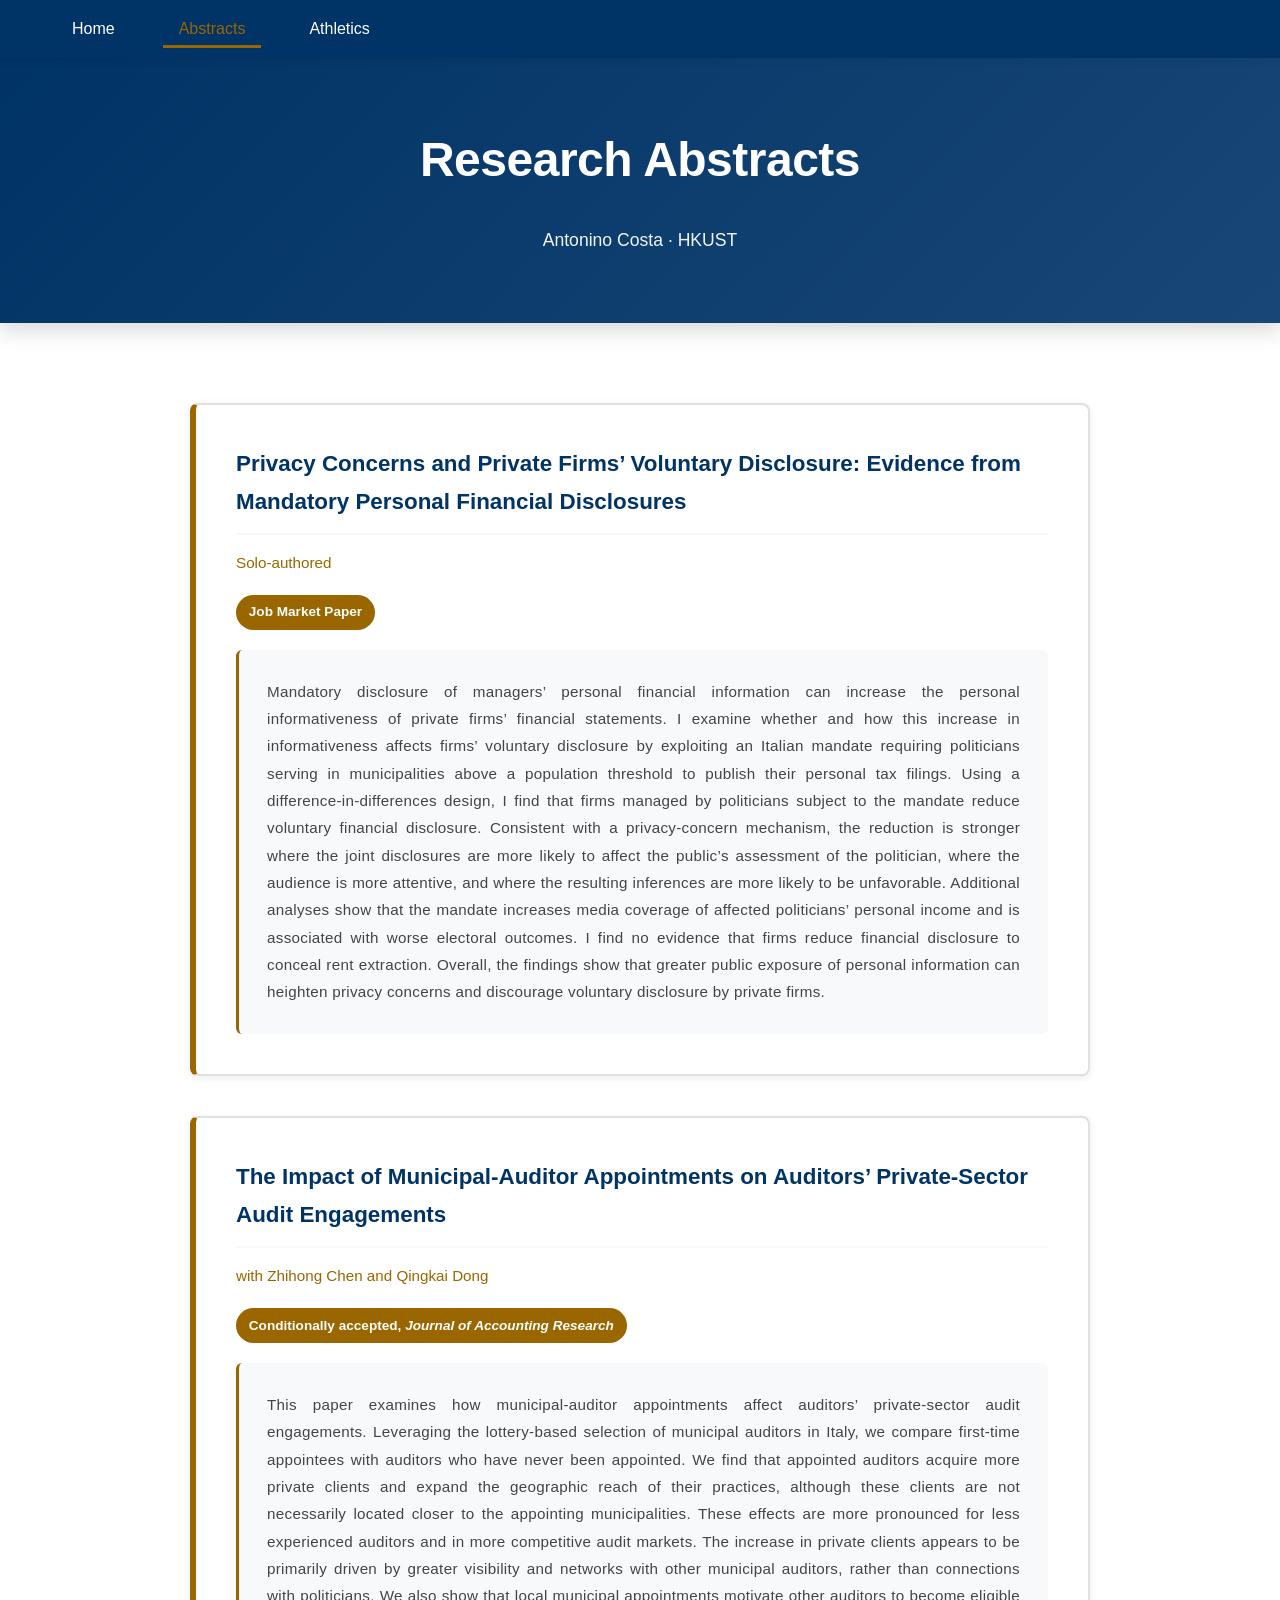
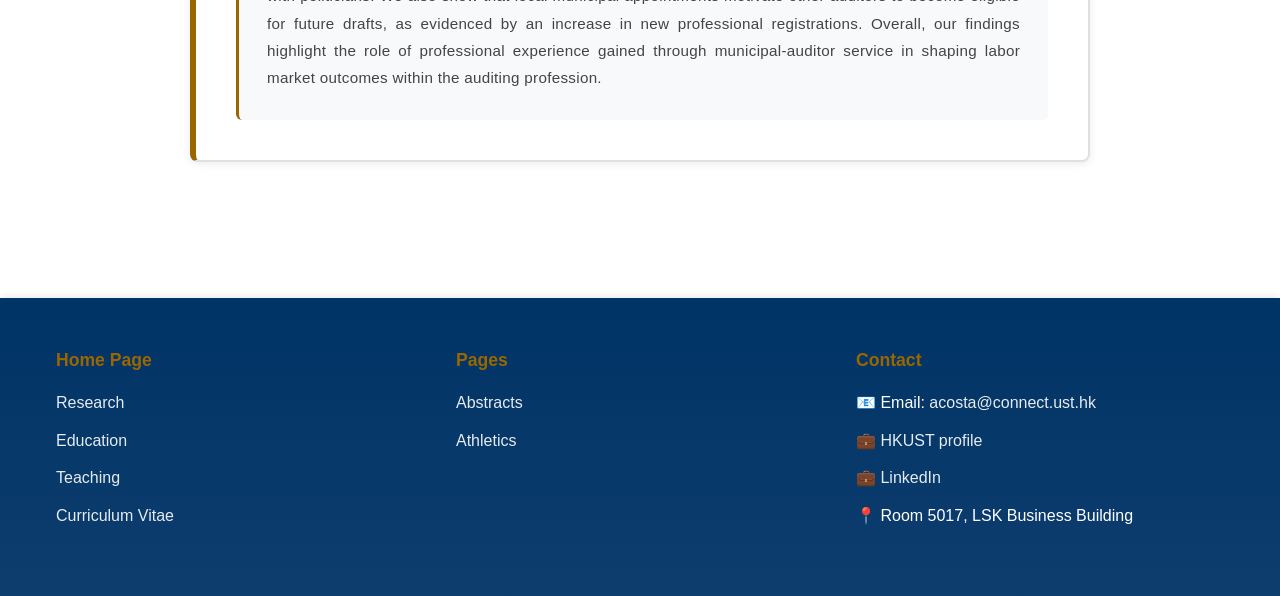
==== commit 3e19edad: "aposthrops" ====
--- a/pages/abstracts.html
+++ b/pages/abstracts.html
@@ -57,7 +57,7 @@
             <h2 class="research-title">Privacy Concerns and Private Firms&rsquo; Voluntary Disclosure: Evidence from Mandatory Personal Financial Disclosures</h2>
             <p class="research-authors">Solo-authored</p>
             <span class="research-status published jmp">Job Market Paper</span>
-            <p class="abstract">Mandatory disclosure of managers&rsquo; personal financial information can increase the personal informativeness of private firms&rsquo; financial statements. I examine whether and how this increase in informativeness affects firms&rsquo; voluntary disclosure by exploiting an Italian mandate requiring local politicians serving in municipalities above a population threshold to publish their personal tax filings. Using a difference-in-differences design, I find that firms managed by politicians subject to the mandate reduce voluntary financial disclosure. Consistent with a privacy-concern mechanism, the reduction is stronger where the joint disclosures are more likely to affect the public&rsquo;s assessment of the politician, where the audience is more attentive, and where the resulting inferences are more likely to be unfavorable. Additional analyses show that the mandate increases media coverage of affected politicians&rsquo; personal income and is associated with worse electoral outcomes. I find no evidence that firms reduce financial disclosure to conceal rent extraction. Overall, the findings show that greater public exposure of personal information can heighten privacy concerns and discourage voluntary disclosure by private firms.</p>
+            <p class="abstract">Mandatory disclosure of managers&rsquo; personal financial information can increase the personal informativeness of private firms&rsquo; financial statements. I examine whether and how this increase in informativeness affects firms&rsquo; voluntary disclosure by exploiting an Italian mandate requiring politicians serving in municipalities above a population threshold to publish their personal tax filings. Using a difference-in-differences design, I find that firms managed by politicians subject to the mandate reduce voluntary financial disclosure. Consistent with a privacy-concern mechanism, the reduction is stronger where the joint disclosures are more likely to affect the public&rsquo;s assessment of the politician, where the audience is more attentive, and where the resulting inferences are more likely to be unfavorable. Additional analyses show that the mandate increases media coverage of affected politicians&rsquo; personal income and is associated with worse electoral outcomes. I find no evidence that firms reduce financial disclosure to conceal rent extraction. Overall, the findings show that greater public exposure of personal information can heighten privacy concerns and discourage voluntary disclosure by private firms.</p>
         </div>
 
         <div class="abstract-item" id="municipal-auditors">
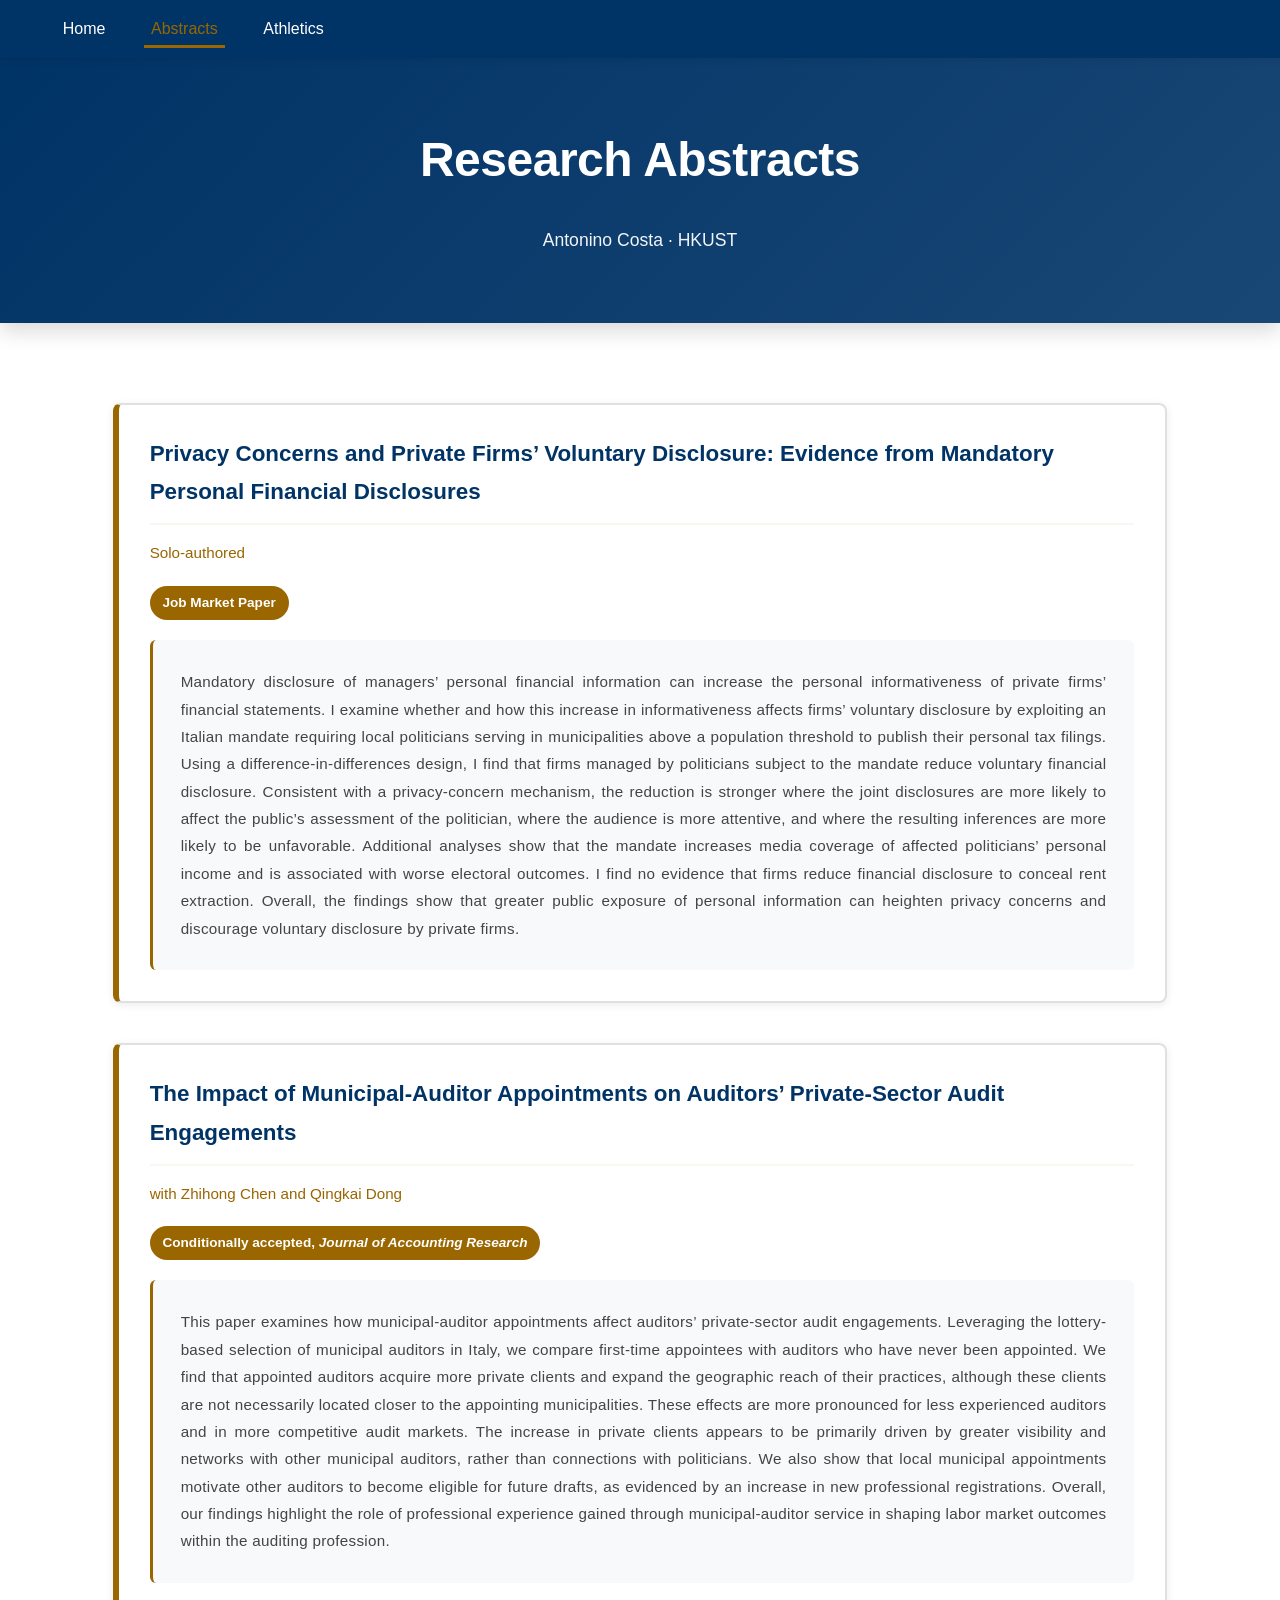
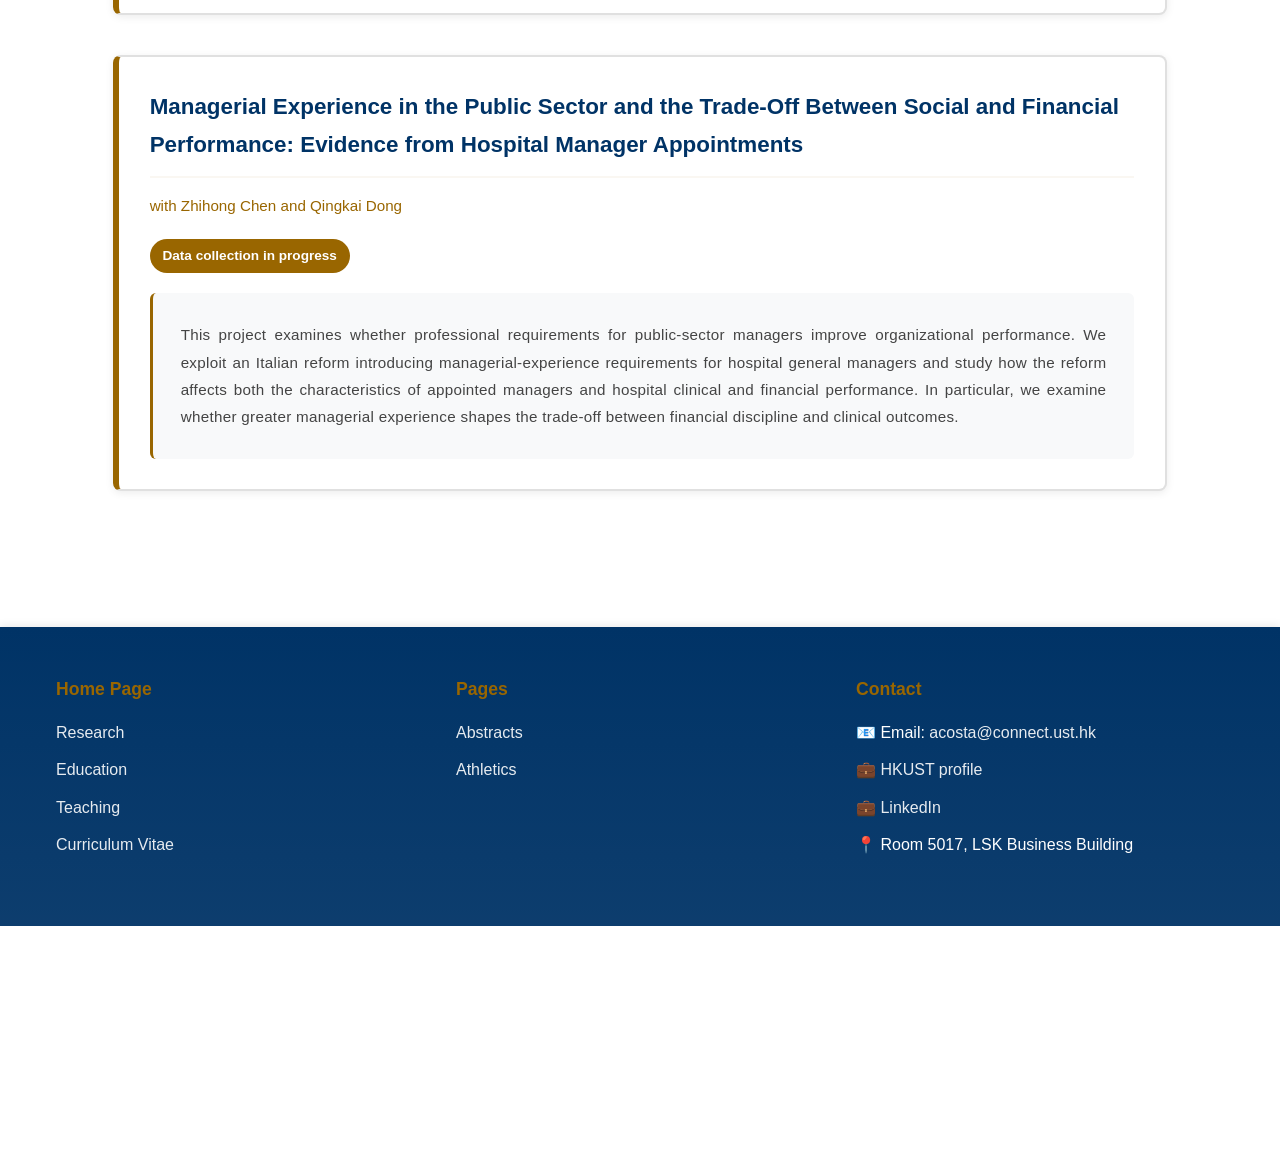
==== commit c53f5006: "add hospitals" ====
--- a/pages/abstracts.html
+++ b/pages/abstracts.html
@@ -57,7 +57,7 @@
             <h2 class="research-title">Privacy Concerns and Private Firms&rsquo; Voluntary Disclosure: Evidence from Mandatory Personal Financial Disclosures</h2>
             <p class="research-authors">Solo-authored</p>
             <span class="research-status published jmp">Job Market Paper</span>
-            <p class="abstract">Mandatory disclosure of managers&rsquo; personal financial information can increase the personal informativeness of private firms&rsquo; financial statements. I examine whether and how this increase in informativeness affects firms&rsquo; voluntary disclosure by exploiting an Italian mandate requiring politicians serving in municipalities above a population threshold to publish their personal tax filings. Using a difference-in-differences design, I find that firms managed by politicians subject to the mandate reduce voluntary financial disclosure. Consistent with a privacy-concern mechanism, the reduction is stronger where the joint disclosures are more likely to affect the public&rsquo;s assessment of the politician, where the audience is more attentive, and where the resulting inferences are more likely to be unfavorable. Additional analyses show that the mandate increases media coverage of affected politicians&rsquo; personal income and is associated with worse electoral outcomes. I find no evidence that firms reduce financial disclosure to conceal rent extraction. Overall, the findings show that greater public exposure of personal information can heighten privacy concerns and discourage voluntary disclosure by private firms.</p>
+            <p class="abstract">Mandatory disclosure of managers&rsquo; personal financial information can increase the personal informativeness of private firms&rsquo; financial statements. I examine whether and how this increase in informativeness affects firms&rsquo; voluntary disclosure by exploiting an Italian mandate requiring local politicians serving in municipalities above a population threshold to publish their personal tax filings. Using a difference-in-differences design, I find that firms managed by politicians subject to the mandate reduce voluntary financial disclosure. Consistent with a privacy-concern mechanism, the reduction is stronger where the joint disclosures are more likely to affect the public&rsquo;s assessment of the politician, where the audience is more attentive, and where the resulting inferences are more likely to be unfavorable. Additional analyses show that the mandate increases media coverage of affected politicians&rsquo; personal income and is associated with worse electoral outcomes. I find no evidence that firms reduce financial disclosure to conceal rent extraction. Overall, the findings show that greater public exposure of personal information can heighten privacy concerns and discourage voluntary disclosure by private firms.</p>
         </div>
 
         <div class="abstract-item" id="municipal-auditors">
@@ -65,6 +65,13 @@
             <p class="research-authors">with Zhihong Chen and Qingkai Dong</p>
             <span class="research-status published">Conditionally accepted, <em>Journal of Accounting Research</em></span>
             <p class="abstract">This paper examines how municipal-auditor appointments affect auditors&rsquo; private-sector audit engagements. Leveraging the lottery-based selection of municipal auditors in Italy, we compare first-time appointees with auditors who have never been appointed. We find that appointed auditors acquire more private clients and expand the geographic reach of their practices, although these clients are not necessarily located closer to the appointing municipalities. These effects are more pronounced for less experienced auditors and in more competitive audit markets. The increase in private clients appears to be primarily driven by greater visibility and networks with other municipal auditors, rather than connections with politicians. We also show that local municipal appointments motivate other auditors to become eligible for future drafts, as evidenced by an increase in new professional registrations. Overall, our findings highlight the role of professional experience gained through municipal-auditor service in shaping labor market outcomes within the auditing profession.</p>
+        </div>
+
+        <div class="abstract-item" id="hospitals">
+            <h2 class="research-title">Managerial Experience in the Public Sector and the Trade-Off Between Social and Financial Performance: Evidence from Hospital Manager Appointments</h2>
+            <p class="research-authors">with Zhihong Chen and Qingkai Dong</p>
+            <span class="research-status published">Data collection in progress </span>
+            <p class="abstract">This project examines whether professional requirements for public-sector managers improve organizational performance. We exploit an Italian reform introducing managerial-experience requirements for hospital general managers and study how the reform affects both the characteristics of appointed managers and hospital clinical and financial performance. In particular, we examine whether greater managerial experience shapes the trade-off between financial discipline and clinical outcomes.</p>
         </div>
 
     </div>
